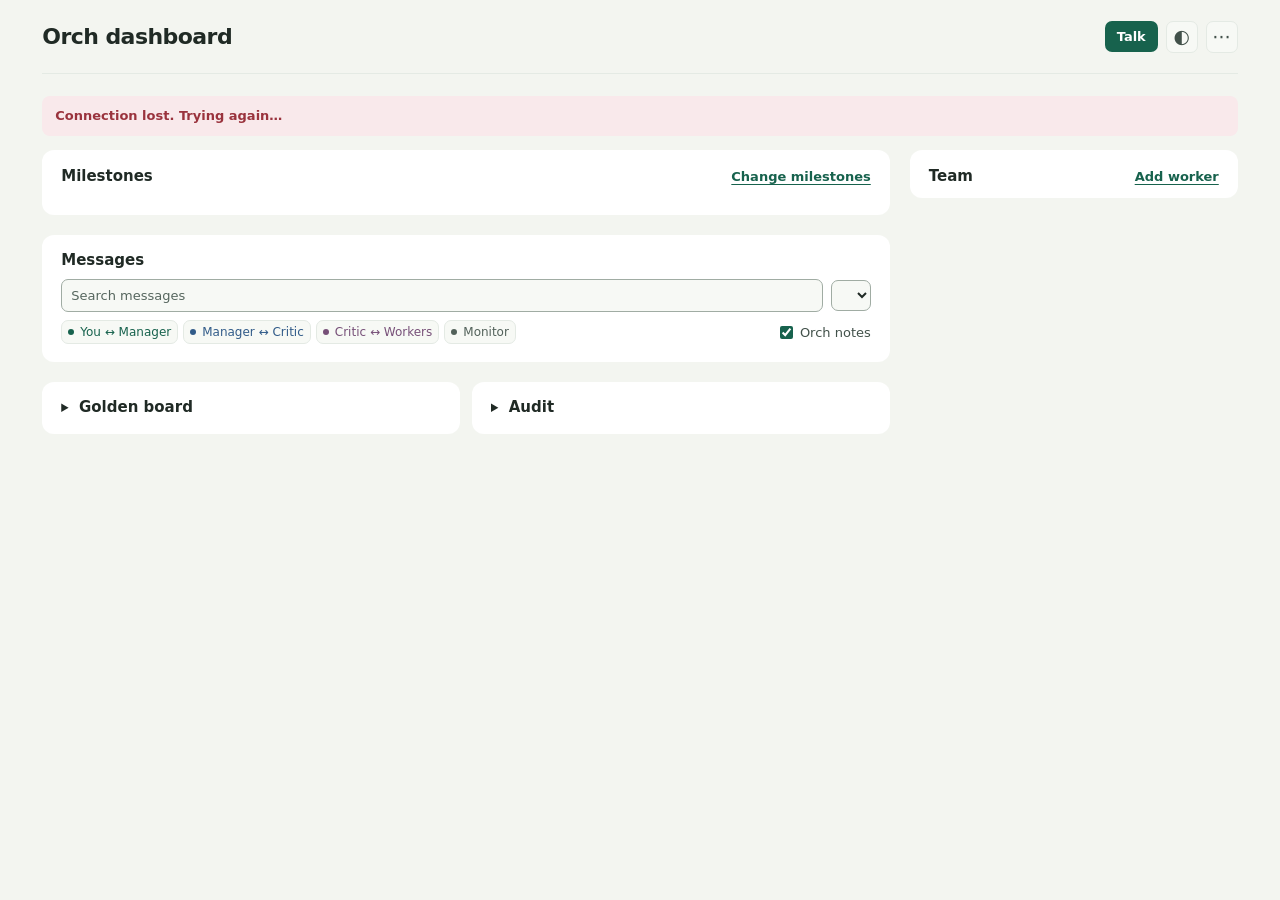
==== orch/runtime/page/index.html @ 6dddd9c6 "Make the runtime dashboard easier to scan Co-Authored-By: Codex <noreply@openai.com>" ====
<!doctype html>
<html lang="en">
<head>
<meta charset="utf-8">
<meta name="viewport" content="width=device-width,initial-scale=1">
<title>Orch dashboard</title>
<link rel="icon" href="data:,">
<link rel="stylesheet" href="style.css">
</head>
<body>
<a class="skip" href="#msgs-h">Skip to messages</a>
<div class="wrap">
 <header>
  <div class="run-heading"><h1 id="title">Orch dashboard</h1><span id="runstate"></span></div>
  <div class="header-actions" id="header-actions">
   <button class="pri" id="talkbtn" type="button" aria-haspopup="dialog" aria-expanded="false">Talk<span id="talkbadge"></span></button>
   <button class="icon" id="themebtn" type="button" title="Switch between light and dark" aria-label="Switch between light and dark">◐</button>
   <details class="menu" id="run-menu">
    <summary class="icon" aria-label="Run actions" title="Run actions">⋯</summary>
    <div class="menu-items">
     <button id="nightbtn" type="button" aria-pressed="false" title="The manager answers questions on its own and records its choices">Night mode</button>
     <button id="runsbtn" type="button" title="Read the records of previous runs">Earlier runs</button>
     <button id="morebtn" type="button" aria-haspopup="dialog" title="Update, restart, or close Orch">More</button>
     <button id="stopbtn" type="button" class="danger-text">Stop agents</button>
    </div>
   </details>
  </div>
 </header>
 <div id="lost" class="banner lost" role="alert" hidden>Connection lost. Trying again&hellip;</div>
 <div id="oldnote" class="banner info" hidden></div>
 <main>
  <section id="needs" class="card needs" aria-label="Needs you" hidden></section>
  <div id="notices" role="status"></div>
  <div class="workspace">
    <section class="card progress-card" aria-labelledby="prog-h">
     <div class="section-head"><h2 id="prog-h">Milestones</h2><button type="button" class="link" id="changems">Change milestones</button></div>
     <div id="progress"></div>
    </section>
    <aside class="card team-card" aria-labelledby="team-h">
     <div class="section-head"><h2 id="team-h">Team</h2><button class="link" type="button" id="addworker">Add worker</button></div>
     <div id="team" class="team"></div>
    </aside>
    <section class="card timeline" aria-labelledby="msgs-h">
     <div class="section-head message-head"><h2 id="msgs-h" tabindex="-1">Messages</h2><span id="message-count" class="small mute"></span></div>
     <div id="message-filters">
      <div class="mfilter"><input type="search" id="msearch" placeholder="Search messages" aria-label="Search messages">
       <select id="mwho" aria-label="Filter by agent"></select></div>
      <div class="message-options"><div id="levels" class="levels" role="group" aria-label="Interaction levels"></div>
       <label class="notes-switch" title="Show Orch's housekeeping messages, including silence checks, reminders, and notices"><input type="checkbox" id="orch-notes" checked> Orch notes</label></div>
     </div>
     <div class="page-controls" id="message-pages" hidden>
      <button type="button" class="link" id="older">Show 30 more</button><span class="small mute" id="remaining"></span>
      <button type="button" class="link" id="show-all" hidden>Show all</button>
     </div>
     <div id="messages"></div>
    </section>
    <div class="resources" id="resources">
     <details class="card" id="goldcard"><summary><h2>Golden board</h2></summary><div id="golden"></div></details>
     <details class="card" id="auditcard"><summary><h2>Audit</h2></summary><div id="audit"></div></details>
    </div>
  </div>
 </main>
</div>

<div id="talk" hidden>
 <div class="win" role="dialog" aria-modal="true" aria-labelledby="talk-h">
  <div class="talk-top"><h2 id="talk-h">Talk to</h2><select id="talkwho" class="sm" aria-label="Who to talk to"></select>
   <span class="grow"></span><span id="talkacts" class="acts"></span><button type="button" class="sm" id="talkclose" aria-label="Close">Close</button></div>
  <div id="talkinfo"></div>
  <div id="talklog" tabindex="0" aria-live="polite"></div>
  <div class="row"><textarea id="talkin" rows="2" placeholder="Write here. Enter sends, Shift+Enter adds a line." aria-label="Your message"></textarea></div>
  <div class="row talk-send-row"><button type="button" class="pri" id="talksend">Send</button></div>
 </div>
</div>

<dialog id="dlg"><h3 id="dlg-h"></h3><div id="dlg-b"></div><div class="acts" id="dlg-a"></div></dialog>
<dialog id="dlg2"><h3 id="dlg-h2"></h3><div id="dlg-b2"></div><div class="acts" id="dlg-a2"></div></dialog>
<div id="toast" role="status" aria-live="polite"></div>
<script src="logic.js"></script>
<script src="app.js"></script>
</body>
</html>
---- orch/runtime/page/style.css ----
:root {
  color-scheme: light;
  --page: light-dark(#f3f5f0, #1b201e);
  --surface: light-dark(#f7f9f5, #282f2b);
  --panel: light-dark(#fff, #222824);
  --ink: light-dark(#202a25, #ebf0eb);
  --ink2: light-dark(#42514a, #becac1);
  --mute: light-dark(#56665e, #a9b8af);
  --line: light-dark(#e4eae4, #363e39);
  --edge: light-dark(#a0aca3, #6d7c73);
  --code: light-dark(#eef3ef, #303a33);
  --accent: light-dark(#17624d, #9ed6be);
  --accent-wash: light-dark(#e9f4ed, #2c4037);
  --solid: light-dark(#17624d, #a3d9c3);
  --solid-ink: light-dark(#fff, #142a21);
  --you: light-dark(#17624d, #9ed6be);
  --critic: light-dark(#315b89, #a7c7ef);
  --workers: light-dark(#775078, #debbdf);
  --monitor: light-dark(#52615a, #acbcae);
  --warn: light-dark(#82510b, #e7bd86);
  --warn-bg: light-dark(#faf0df, #40362a);
  --danger: light-dark(#9a333d, #f1a9ac);
  --danger-bg: light-dark(#f9e9eb, #422e32);
  --idle: light-dark(#607e70, #87a696);
  --closed: light-dark(#78827c, #8b948f);
  --shadow: 0 12px 30px #121b1629;
}

@media (prefers-color-scheme: dark) {
  :root:not([data-theme="light"]) { color-scheme: dark; }
}
:root[data-theme="dark"] { color-scheme: dark; }

* { box-sizing: border-box; }
[hidden] { display: none !important; }
html, body { margin: 0; background: var(--page); color: var(--ink); font: 13px/1.5 system-ui, -apple-system, "Segoe UI", sans-serif; }
body { overflow-wrap: anywhere; }
.wrap { max-width: 1440px; margin: 0 auto; padding: 0 clamp(16px, 3.3vw, 48px) 48px; }
header { min-height: 74px; display: flex; align-items: center; justify-content: space-between; gap: 12px; margin-bottom: 22px; border-bottom: 1px solid var(--line); }
.run-heading, .header-actions, #runstate, .state-label { display: flex; align-items: center; gap: 8px; }
.run-heading { flex-wrap: wrap; gap: 3px 13px; min-width: 0; }
.header-actions { flex: none; }
#runstate { flex-wrap: wrap; color: var(--mute); }
h1, h2, h3 { margin: 0; line-height: 1.25; }
h1 { font-size: 22px; font-weight: 680; letter-spacing: -.025em; }
h2 { font-size: 15px; font-weight: 680; }
h3 { font-size: 14px; font-weight: 660; }
p { margin: 0 0 8px; }
.grow { flex: 1; }
.mute { color: var(--mute); }
.ink2 { color: var(--ink2); }
.small { font-size: 12px; }
:focus-visible { outline: 2px solid var(--accent); outline-offset: 2px; }
.skip { position: absolute; left: -999px; }
.skip:focus { left: 8px; top: 8px; z-index: 70; background: var(--panel); color: var(--accent); padding: 8px 12px; }

.workspace { display: grid; grid-template-columns: minmax(0, 1fr) minmax(285px, 328px); gap: 20px; align-items: start; }
.progress-card { grid-area: 1 / 1; }
.timeline { grid-area: 2 / 1; }
.resources { grid-area: 3 / 1; }
.team-card { grid-area: 1 / 2 / span 3; }
.card { min-width: 0; background: var(--panel); border-radius: 12px; padding: 16px 19px; }
.section-head { display: flex; align-items: center; justify-content: space-between; gap: 6px 12px; flex-wrap: wrap; margin-bottom: 12px; }
.resources { display: grid; grid-template-columns: repeat(2, minmax(0, 1fr)); gap: 12px; align-items: start; }
.resources details[open] { grid-column: 1 / -1; }
.resources summary { cursor: pointer; }
.resources summary h2 { display: inline; margin-left: 4px; }
.resources details[open] > div { padding-top: 12px; }

button, select, input, textarea { font: inherit; }
button, .btn { color: var(--ink); background: var(--panel); border: 1px solid var(--line); border-radius: 7px; padding: 5px 11px; cursor: pointer; }
button:hover { background: var(--surface); border-color: var(--edge); }
button.pri, button.ok { color: var(--solid-ink); background: var(--solid); border-color: transparent; font-weight: 640; }
button.pri:hover, button.ok:hover { filter: brightness(.92); }
button.danger { color: light-dark(#fff, #2c1116); background: var(--danger); border-color: transparent; }
button.danger-text, .danger-text { color: var(--danger); }
button.sm { padding: 3px 8px; font-size: 12px; }
button.on { background: var(--accent-wash); color: var(--accent); }
button:disabled { opacity: .55; cursor: default; }
button[aria-busy="true"]::before { content: ""; display: inline-block; width: .7em; height: .7em; margin-right: 5px; border: 2px solid currentColor; border-right-color: transparent; border-radius: 50%; animation: spin .7s linear infinite; }
@keyframes spin { to { transform: rotate(360deg); } }

button.link, .link { width: fit-content; padding: 1px 0; color: var(--accent); border: 0; border-radius: 2px; background: transparent; text-decoration: underline; text-underline-offset: 3px; cursor: pointer; font-weight: 560; }
button.link:hover, .link:hover { color: var(--ink); background: transparent; }
.more-list { margin: 7px 0; }
.icon, summary.icon { width: 32px; height: 32px; display: grid; place-items: center; padding: 0; color: var(--ink2); background: var(--surface); border: 1px solid var(--line); border-radius: 7px; font-size: 19px; line-height: 1; cursor: pointer; }
summary.icon::-webkit-details-marker { display: none; }
summary.icon:hover, .menu[open] > summary.icon { border-color: var(--edge); background: var(--code); }
.menu { position: relative; }
.menu-items { position: absolute; z-index: 8; right: 0; top: calc(100% + 4px); width: max-content; max-width: min(230px, calc(100vw - 35px)); padding: 5px; background: var(--panel); border: 1px solid var(--line); border-radius: 9px; box-shadow: var(--shadow); }
.menu-items button, .menu-items button.link { display: block; width: 100%; text-align: left; border-color: transparent; padding: 6px 9px; }
.menu-items button:hover { background: var(--surface); }
.menu-items #stopbtn { margin-top: 4px; border-top: 1px solid var(--line); }

textarea, input[type="text"], input[type="search"], select { color: var(--ink); background: var(--surface); border: 1px solid var(--edge); border-radius: 7px; padding: 6px 9px; min-width: 0; width: 100%; }
textarea { resize: vertical; }
textarea::placeholder, input::placeholder { color: var(--mute); }
select.sm { width: auto; max-width: 100%; }
label.chk { display: inline-flex; align-items: center; gap: 5px; color: var(--ink2); }
input[type="checkbox"] { accent-color: var(--accent); }
.row, .acts { display: flex; align-items: center; flex-wrap: wrap; gap: 7px; }
.row { margin-top: 8px; align-items: flex-start; }
.row > textarea, .row > input { flex: 1 1 200px; width: auto; }

.dot { flex: 0 0 8px; display: inline-block; width: 8px; height: 8px; border-radius: 50%; background: var(--idle); }
.status-writing, .status-finished { background: var(--accent); }
.status-writing:not(.static) { animation: pulse 1.4s ease-in-out infinite; }
.status-waiting_job { background: var(--warn); }
.status-closed { background: var(--closed); }
.status-failed { background: var(--danger); }
@keyframes pulse { 50% { opacity: .35; } }

.banner { padding: 10px 13px; border-radius: 8px; margin-bottom: 14px; background: var(--surface); }
.banner.lost { background: var(--danger-bg); color: var(--danger); font-weight: 650; }
.banner.note { display: flex; gap: 8px; align-items: center; background: var(--warn-bg); color: var(--warn); }
.banner .t { flex: 1; }
.banner.info { background: var(--accent-wash); color: var(--accent); }
.terminal-banner { display: flex; align-items: center; gap: 8px; flex-wrap: wrap; }
#toast { position: fixed; z-index: 60; left: 50%; bottom: 15px; transform: translateX(-50%); width: max-content; max-width: calc(100vw - 32px); pointer-events: none; }
#toast div { max-width: 520px; padding: 9px 14px; margin-top: 6px; background: var(--ink); color: var(--panel); border-radius: 8px; box-shadow: var(--shadow); }

.needs { margin-bottom: 16px; background: var(--accent-wash); }
.needs > h2, .gate .k { color: var(--accent); }
.gate { border-top: 1px solid var(--line); margin-top: 10px; padding-top: 10px; }
.gate:first-of-type { border-top: 0; padding-top: 0; }
.gate .k { font-weight: 660; }
.opts { display: flex; flex-wrap: wrap; gap: 6px; margin: 7px 0; }
.rec { border-left: 3px solid var(--accent); padding: 6px 11px; }
.side2 { display: grid; grid-template-columns: repeat(2, minmax(0, 1fr)); gap: 12px; }
.side2 > div { background: var(--panel); border-radius: 8px; padding: 9px; }

.md p, .md ul, .md ol { margin: 4px 0 8px; }
.md h4 { font-size: 14px; margin: 8px 0 4px; }
.md ul, .md ol { padding-inline-start: 21px; }
.md pre, pre { background: var(--code); border-radius: 7px; padding: 9px 11px; white-space: pre-wrap; overflow-wrap: anywhere; font: 12px/1.5 ui-monospace, Menlo, monospace; max-height: 420px; overflow: auto; margin: 5px 0; }
.md code { font: 12px ui-monospace, Menlo, monospace; background: var(--code); border-radius: 3px; padding: 0 3px; }

.team-card { position: sticky; top: 16px; padding-bottom: 7px; }
.team-card .section-head { margin-bottom: 4px; }
.agent { padding-block: 11px; }
.agent + .agent { border-top: 1px solid var(--line); }
.agent-head, .agent-meta { display: flex; align-items: center; justify-content: space-between; gap: 4px 7px; flex-wrap: wrap; }
.agent-identity, .agent-actions { display: flex; align-items: center; gap: 6px; min-width: 0; }
.agent-identity { flex-wrap: wrap; }
.agent-actions { justify-content: flex-end; }
.agent-actions .icon { width: 25px; height: 25px; font-size: 16px; }
.agent-role { font-size: 11px; color: var(--mute); }
.agent-meta { justify-content: flex-start; color: var(--mute); margin-top: 3px; font-size: 12px; }
.agent-when { white-space: nowrap; }
.model-name { color: var(--ink2); font-weight: 610; }
.agent-line { font-size: 12px; color: var(--mute); margin-top: 3px; }
.agent-line b { font-weight: 650; }
.agent-line.danger-text { color: var(--danger); }
.agent-line.tags { color: var(--warn); }
.assignment, .live-preview { overflow: hidden; text-overflow: ellipsis; white-space: nowrap; }
.live-preview:empty { display: none; }
.activity-body { margin-top: 6px; }
.livelog { background: var(--surface); padding: 7px; border-radius: 6px; font: 12px/1.5 ui-monospace, Menlo, monospace; color: var(--ink2); max-height: 200px; overflow: auto; white-space: pre-wrap; }

.ms { display: flex; gap: 8px; overflow-x: auto; padding: 2px; margin: -2px; }
.mscard { flex: 1 0 min(190px, 75%); background: var(--surface); border-radius: 8px; padding: 9px 11px; min-width: 0; }
.mscard.cur { background: var(--accent-wash); }
.mscard .t { font-size: 14px; margin: 2px 0 3px; font-weight: 650; }
.mscard .mute { display: inline-block; margin-right: 9px; }
.milestone-actions { display: flex; align-items: baseline; flex-wrap: wrap; gap: 3px 12px; }
.milestone-actions:empty { display: none; }
.milestone-actions details[open] { flex: 1 1 100%; }
.bar { height: 5px; background: var(--line); border-radius: 9px; overflow: hidden; }
.bar > i { height: 100%; display: block; background: var(--accent); border-radius: 9px; }
.ck { margin: 8px 0 0; padding: 0; list-style: none; }
.ck li { display: flex; gap: 7px; padding: 2px 0; }
.ck .stepname { color: var(--ink2); font-weight: 650; padding-top: 6px; }
.ck .bx { flex: 0 0 16px; text-align: center; color: var(--warn); }
.ck li.done .bx { color: var(--accent); }

.timeline { padding-bottom: 9px; }
.message-head { margin-bottom: 9px; }
.mfilter { display: flex; flex-wrap: wrap; gap: 8px; align-items: center; }
.mfilter input { flex: 1 1 150px; width: auto; }
.mfilter select { width: auto; max-width: 100%; }
.message-options, .levels { display: flex; align-items: center; flex-wrap: wrap; gap: 5px; }
.message-options { justify-content: space-between; margin: 8px 0 9px; }
.notes-switch { display: inline-flex; align-items: center; gap: 4px; color: var(--ink2); margin-left: 3px; cursor: pointer; }
.level-you { --level: var(--you); }
.level-critic { --level: var(--critic); }
.level-workers { --level: var(--workers); }
.level-monitor { --level: var(--monitor); }
button.level-toggle { color: var(--level); display: inline-flex; align-items: center; gap: 6px; font-size: 12px; padding: 2px 6px; border-color: transparent; }
.level-toggle[aria-pressed="true"] { background: var(--surface); border-color: var(--line); }
.level-toggle[aria-pressed="false"] { color: var(--mute); }
.level-toggle::before { content: ""; height: 6px; width: 6px; border-radius: 50%; background: currentColor; }
.level-toggle[aria-pressed="false"]::before { background: transparent; box-shadow: inset 0 0 0 1px currentColor; }
.page-controls { display: flex; align-items: center; gap: 5px 10px; flex-wrap: wrap; margin-bottom: 5px; }
.msg { border-top: 1px solid var(--line); }
.msg > summary { cursor: pointer; min-height: 28px; min-width: 0; display: flex; align-items: center; gap: 7px; white-space: nowrap; padding: 2px 4px 2px 3px; color: var(--ink2); list-style: none; }
.msg > summary::-webkit-details-marker { display: none; }
.msg > summary::before { content: ""; width: 3px; height: 10px; border-radius: 2px; flex: 0 0 3px; background: var(--level, var(--mute)); }
.msg.touser > summary::before, .msg.awaiting > summary::before { height: 19px; }
.msg.touser > summary { background: var(--accent-wash); }
.msg.awaiting .route { color: var(--level); font-weight: 700; }
.msg > summary:hover, .msg[open] > summary { background: var(--code); }
.msg .route { flex: 0 1 149px; min-width: 78px; overflow: hidden; text-overflow: ellipsis; color: var(--ink); font-weight: 615; font-size: 12px; }
.msg.housekeeping .route { color: var(--mute); font-weight: 500; }
.msg.notice-row .pv { color: var(--accent); font-weight: 620; }
.msg:not(.touser):not(.awaiting):not(.notice-row) .pv { color: var(--mute); }
.tm, .sz { flex: none; color: var(--mute); font-variant-numeric: tabular-nums; font-size: 11px; }
.tm { width: 73px; }
.sz { text-align: right; }
.sz.large { color: var(--warn); font-weight: 680; }
.st { flex: none; font-size: 11px; font-weight: 650; }
.st.bad { color: var(--danger); }
.st.wait { color: var(--warn); }
.row-model { flex: 0 1 116px; min-width: 0; overflow: hidden; text-overflow: ellipsis; color: var(--level); font-size: 11px; }
.pv { flex: 1 1 100px; min-width: 0; overflow: hidden; text-overflow: ellipsis; }
.fb { padding: 8px 12px 11px 17px; background: var(--surface); }
.detail-hint { font-size: 12px; color: var(--mute); }
.message-fold { margin-top: 5px; }
.fold-body { padding: 4px 0 5px 12px; }
.empty { color: var(--mute); margin: 4px 0; padding: 5px 0; }

#talk { position: fixed; inset: 0; z-index: 25; display: grid; place-items: center; padding: 15px; background: #141b1765; }
#talk .win { display: flex; flex-direction: column; width: min(850px, 100%); height: min(86vh, 880px); min-height: 0; background: var(--page); border-radius: 12px; padding: 14px; box-shadow: var(--shadow); }
.talk-top { display: flex; align-items: center; flex-wrap: wrap; gap: 8px; margin-bottom: 8px; }
#talklog { flex: 1; min-height: 0; overflow-y: auto; padding: 2px 4px; }
.talk-send-row { justify-content: flex-end; }
.cm { margin: 8px 0; max-width: 92%; }
.cm.me { margin-left: auto; }
.cm .b { background: var(--surface); border-radius: 9px; padding: 8px 10px; }
.cm.me .b { background: var(--accent-wash); }
.cm .w { font-size: 11px; color: var(--mute); margin: 0 4px 3px; }
.cm.note .b { border-left: 3px solid var(--accent); }
.badge { margin-left: 5px; background: var(--panel); color: var(--accent); border-radius: 8px; padding: 0 5px; font-size: 11px; }

dialog { border: 1px solid var(--line); border-radius: 12px; padding: 15px; width: min(520px, calc(100vw - 26px)); background: var(--panel); color: var(--ink); box-shadow: var(--shadow); }
dialog::backdrop { background: #141b1765; }
dialog h3 { font-size: 16px; margin-bottom: 9px; }
dialog .acts { justify-content: flex-end; margin-top: 12px; }
.field { margin: 8px 0; }
.field > label { display: block; color: var(--ink2); margin-bottom: 3px; }
.opt { display: flex; align-items: center; gap: 8px; background: var(--surface); border-radius: 7px; padding: 6px 9px; margin: 4px 0; }
.opt.cur { background: var(--accent-wash); }
.opt .grow { min-width: 0; overflow-wrap: anywhere; }
.model-source { display: block; }

@media (max-width: 880px) {
  .workspace { grid-template-columns: minmax(0, 1fr); }
  .workspace > * { grid-area: auto; }
  .team-card { position: static; }
}
@media (max-width: 600px) {
  .wrap { padding: 0 12px 30px; }
  header { min-height: 64px; margin-bottom: 13px; }
  .header-actions { gap: 5px; }
  .workspace { gap: 12px; }
  .card { padding: 12px; }
  .agent { display: grid; grid-template-columns: minmax(0, 1fr) auto; gap: 0 7px; padding-block: 9px; }
  .agent-head { display: contents; }
  .agent-identity, .agent-meta { grid-column: 1; }
  .agent-meta { margin: 0; }
  .agent-actions { grid-area: 1 / 2 / span 2; align-self: center; }
  .agent-line, .activity-body, .agent > button { grid-column: 1 / -1; }
  .mfilter { gap: 5px; }
  .mfilter select { max-width: 43%; }
  textarea, input[type="text"], input[type="search"], select { font-size: 16px; }
  .msg > summary { gap: 5px; padding-inline: 1px; }
  .msg .route { flex-basis: 100px; min-width: 53px; }
  .msg .tm { width: auto; }
  .msg .row-model { flex-basis: 62px; max-width: 74px; }
  .msg .sz { font-size: 10px; }
  .resources, .side2 { grid-template-columns: minmax(0, 1fr); }
  #talk { padding: 0; }
  #talk .win { height: 100%; border-radius: 0; }
}
@media (pointer: coarse) {
  button, .btn, select, input[type="search"], label.chk, .notes-switch, summary.link,
  .icon, summary.icon, .agent-actions .icon { min-height: 44px; }
  button, .icon, summary.icon { min-width: 44px; }
  .msg > summary, .resources summary { min-height: 44px; }
}
@media (prefers-reduced-motion: reduce) {
  *, *::before, *::after { animation: none !important; }
}
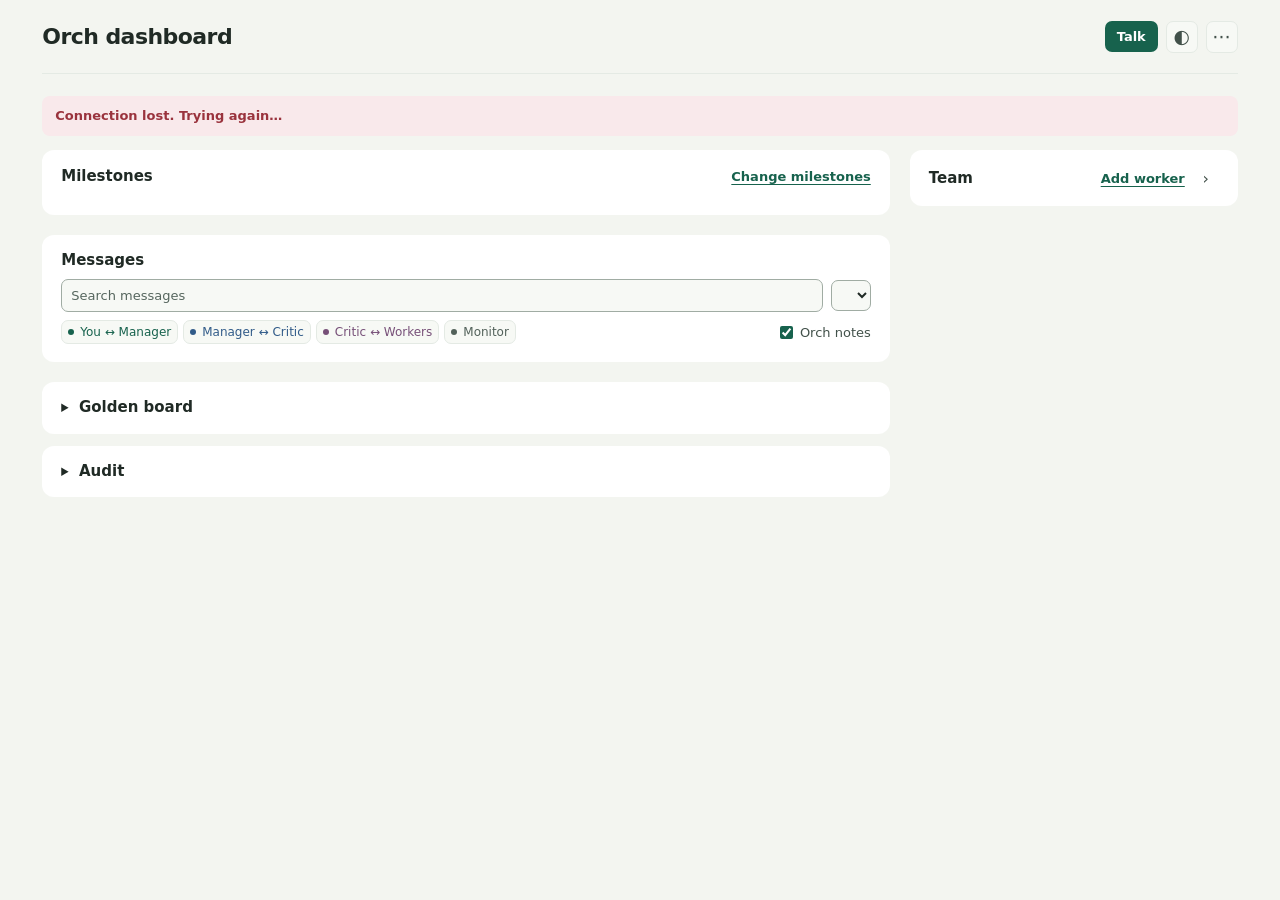
==== commit b2f59e5b: "Dashboard: team rows fold, the team panel folds into a strip, calmer message rows Each agent is one " ====
--- a/orch/runtime/page/index.html
+++ b/orch/runtime/page/index.html
@@ -31,13 +31,14 @@
  <main>
   <section id="needs" class="card needs" aria-label="Needs you" hidden></section>
   <div id="notices" role="status"></div>
-  <div class="workspace">
+  <div class="workspace" id="workspace">
     <section class="card progress-card" aria-labelledby="prog-h">
      <div class="section-head"><h2 id="prog-h">Milestones</h2><button type="button" class="link" id="changems">Change milestones</button></div>
      <div id="progress"></div>
     </section>
     <aside class="card team-card" aria-labelledby="team-h">
-     <div class="section-head"><h2 id="team-h">Team</h2><button class="link" type="button" id="addworker">Add worker</button></div>
+     <div class="section-head"><h2 id="team-h">Team</h2><span class="grow"></span><button class="link" type="button" id="addworker">Add worker</button>
+      <button class="icon fold" type="button" id="teamfold" aria-controls="team" aria-expanded="true">›</button></div>
      <div id="team" class="team"></div>
     </aside>
     <section class="card timeline" aria-labelledby="msgs-h">
--- a/orch/runtime/page/style.css
+++ b/orch/runtime/page/style.css
@@ -59,10 +59,20 @@
 .timeline { grid-area: 2 / 1; }
 .resources { grid-area: 3 / 1; }
 .team-card { grid-area: 1 / 2 / span 3; }
+.workspace.team-folded { grid-template-columns: minmax(0, 1fr) 52px; }
+.team-folded .team-card { padding: 10px 6px; }
+.team-folded .team-card .section-head { justify-content: center; margin-bottom: 6px; }
+.team-folded .team-card .section-head > :not(#teamfold) { display: none; }
+.team-folded .team { display: flex; flex-direction: column; align-items: center; gap: 4px; }
+.rail-agent { position: relative; width: 36px; height: 36px; display: grid; place-items: center; padding: 0; border: 0; border-radius: 50%; background: var(--surface); color: var(--ink2); font-weight: 650; }
+.rail-initial { font-size: 11px; }
+.opts code { font: 12px ui-monospace, Menlo, monospace; }
+.rail-agent .dot { position: absolute; right: 2px; top: 2px; flex: none; box-shadow: 0 0 0 2px var(--panel); }
+.icon.fold { width: 26px; height: 26px; font-size: 16px; background: transparent; border-color: transparent; }
+.icon.fold:hover { background: var(--surface); }
 .card { min-width: 0; background: var(--panel); border-radius: 12px; padding: 16px 19px; }
 .section-head { display: flex; align-items: center; justify-content: space-between; gap: 6px 12px; flex-wrap: wrap; margin-bottom: 12px; }
-.resources { display: grid; grid-template-columns: repeat(2, minmax(0, 1fr)); gap: 12px; align-items: start; }
-.resources details[open] { grid-column: 1 / -1; }
+.resources { display: grid; grid-template-columns: minmax(0, 1fr); gap: 12px; }
 .resources summary { cursor: pointer; }
 .resources summary h2 { display: inline; margin-left: 4px; }
 .resources details[open] > div { padding-top: 12px; }
@@ -119,7 +129,7 @@
 #toast { position: fixed; z-index: 60; left: 50%; bottom: 15px; transform: translateX(-50%); width: max-content; max-width: calc(100vw - 32px); pointer-events: none; }
 #toast div { max-width: 520px; padding: 9px 14px; margin-top: 6px; background: var(--ink); color: var(--panel); border-radius: 8px; box-shadow: var(--shadow); }
 
-.needs { margin-bottom: 16px; background: var(--accent-wash); }
+.needs { margin-bottom: 16px; background: var(--panel); box-shadow: inset 3px 0 0 var(--accent); }
 .needs > h2, .gate .k { color: var(--accent); }
 .gate { border-top: 1px solid var(--line); margin-top: 10px; padding-top: 10px; }
 .gate:first-of-type { border-top: 0; padding-top: 0; }
@@ -135,25 +145,34 @@
 .md pre, pre { background: var(--code); border-radius: 7px; padding: 9px 11px; white-space: pre-wrap; overflow-wrap: anywhere; font: 12px/1.5 ui-monospace, Menlo, monospace; max-height: 420px; overflow: auto; margin: 5px 0; }
 .md code { font: 12px ui-monospace, Menlo, monospace; background: var(--code); border-radius: 3px; padding: 0 3px; }
 
-.team-card { position: sticky; top: 16px; padding-bottom: 7px; }
-.team-card .section-head { margin-bottom: 4px; }
-.agent { padding-block: 11px; }
-.agent + .agent { border-top: 1px solid var(--line); }
-.agent-head, .agent-meta { display: flex; align-items: center; justify-content: space-between; gap: 4px 7px; flex-wrap: wrap; }
-.agent-identity, .agent-actions { display: flex; align-items: center; gap: 6px; min-width: 0; }
-.agent-identity { flex-wrap: wrap; }
-.agent-actions { justify-content: flex-end; }
-.agent-actions .icon { width: 25px; height: 25px; font-size: 16px; }
+.team-card { position: sticky; top: 16px; padding-bottom: 8px; }
+.team-card .section-head { margin-bottom: 6px; gap: 8px; }
+.agent { margin: 0 -8px; border-radius: 8px; }
+.agent + .agent { margin-top: 1px; }
+.agent[open] { background: var(--surface); }
+.agent-sum { display: flex; align-items: center; gap: 8px; min-height: 36px; padding: 6px 8px; border-radius: 8px; cursor: pointer; list-style: none; }
+.agent-sum::-webkit-details-marker { display: none; }
+.agent-sum:hover { background: var(--surface); }
+.agent-name { font-weight: 650; white-space: nowrap; }
 .agent-role { font-size: 11px; color: var(--mute); }
-.agent-meta { justify-content: flex-start; color: var(--mute); margin-top: 3px; font-size: 12px; }
+.agent-state { margin-left: auto; color: var(--mute); font-size: 12px; white-space: nowrap; }
+.status-row-writing .agent-state { color: var(--accent); }
+.status-row-waiting_job .agent-state { color: var(--warn); }
+.status-row-failed .agent-state { color: var(--danger); }
+.agent-count { min-width: 18px; height: 18px; padding: 0 5px; border-radius: 9px; background: var(--warn-bg); color: var(--warn); font-size: 11px; font-weight: 700; display: grid; place-items: center; }
+.agent-body { padding: 0 8px 9px 24px; }
+.agent-meta { display: flex; align-items: center; flex-wrap: wrap; gap: 4px 7px; color: var(--mute); font-size: 12px; }
 .agent-when { white-space: nowrap; }
 .model-name { color: var(--ink2); font-weight: 610; }
-.agent-line { font-size: 12px; color: var(--mute); margin-top: 3px; }
-.agent-line b { font-weight: 650; }
+.agent-line { font-size: 12px; color: var(--ink2); margin-top: 4px; }
+.agent-line .label { color: var(--mute); margin-right: 6px; }
 .agent-line.danger-text { color: var(--danger); }
 .agent-line.tags { color: var(--warn); }
 .assignment, .live-preview { overflow: hidden; text-overflow: ellipsis; white-space: nowrap; }
+.live-preview { color: var(--mute); font-style: italic; }
 .live-preview:empty { display: none; }
+.agent-actions { display: flex; align-items: center; gap: 8px; margin-top: 8px; }
+.agent-actions .icon { width: 26px; height: 26px; font-size: 16px; background: transparent; }
 .activity-body { margin-top: 6px; }
 .livelog { background: var(--surface); padding: 7px; border-radius: 6px; font: 12px/1.5 ui-monospace, Menlo, monospace; color: var(--ink2); max-height: 200px; overflow: auto; white-space: pre-wrap; }
 
@@ -191,20 +210,20 @@
 .level-toggle::before { content: ""; height: 6px; width: 6px; border-radius: 50%; background: currentColor; }
 .level-toggle[aria-pressed="false"]::before { background: transparent; box-shadow: inset 0 0 0 1px currentColor; }
 .page-controls { display: flex; align-items: center; gap: 5px 10px; flex-wrap: wrap; margin-bottom: 5px; }
-.msg { border-top: 1px solid var(--line); }
-.msg > summary { cursor: pointer; min-height: 28px; min-width: 0; display: flex; align-items: center; gap: 7px; white-space: nowrap; padding: 2px 4px 2px 3px; color: var(--ink2); list-style: none; }
+.msg + .msg { border-top: 1px solid var(--line); }
+.msg > summary { cursor: pointer; min-height: 30px; min-width: 0; display: flex; align-items: center; gap: 9px; border-radius: 6px; white-space: nowrap; padding: 2px 4px 2px 3px; color: var(--ink2); list-style: none; }
 .msg > summary::-webkit-details-marker { display: none; }
-.msg > summary::before { content: ""; width: 3px; height: 10px; border-radius: 2px; flex: 0 0 3px; background: var(--level, var(--mute)); }
-.msg.touser > summary::before, .msg.awaiting > summary::before { height: 19px; }
-.msg.touser > summary { background: var(--accent-wash); }
-.msg.awaiting .route { color: var(--level); font-weight: 700; }
-.msg > summary:hover, .msg[open] > summary { background: var(--code); }
-.msg .route { flex: 0 1 149px; min-width: 78px; overflow: hidden; text-overflow: ellipsis; color: var(--ink); font-weight: 615; font-size: 12px; }
+.lv { flex: 0 0 6px; width: 6px; height: 6px; border-radius: 50%; background: var(--level, var(--mute)); }
+.msg.touser .route { color: var(--accent); }
+.msg.awaiting .route { color: var(--warn); font-weight: 700; }
+.msg > summary:hover, .msg[open] > summary { background: var(--surface); }
+.msg .route { flex: 0 1 140px; min-width: 78px; overflow: hidden; text-overflow: ellipsis; color: var(--ink); font-weight: 615; font-size: 12px; }
 .msg.housekeeping .route { color: var(--mute); font-weight: 500; }
 .msg.notice-row .pv { color: var(--accent); font-weight: 620; }
-.msg:not(.touser):not(.awaiting):not(.notice-row) .pv { color: var(--mute); }
+.msg.housekeeping .pv { color: var(--mute); }
+.msg.touser .pv { color: var(--ink); }
 .tm, .sz { flex: none; color: var(--mute); font-variant-numeric: tabular-nums; font-size: 11px; }
-.tm { width: 73px; }
+.tm { min-width: 40px; }
 .sz { text-align: right; }
 .sz.large { color: var(--warn); font-weight: 680; }
 .st { flex: none; font-size: 11px; font-weight: 650; }
@@ -243,7 +262,9 @@
 .model-source { display: block; }
 
 @media (max-width: 880px) {
-  .workspace { grid-template-columns: minmax(0, 1fr); }
+  .workspace, .workspace.team-folded { grid-template-columns: minmax(0, 1fr); }
+  .team-folded .team { flex-direction: row; flex-wrap: wrap; }
+  .team-folded .team-card .section-head { justify-content: space-between; }
   .workspace > * { grid-area: auto; }
   .team-card { position: static; }
 }
@@ -253,19 +274,12 @@
   .header-actions { gap: 5px; }
   .workspace { gap: 12px; }
   .card { padding: 12px; }
-  .agent { display: grid; grid-template-columns: minmax(0, 1fr) auto; gap: 0 7px; padding-block: 9px; }
-  .agent-head { display: contents; }
-  .agent-identity, .agent-meta { grid-column: 1; }
-  .agent-meta { margin: 0; }
-  .agent-actions { grid-area: 1 / 2 / span 2; align-self: center; }
-  .agent-line, .activity-body, .agent > button { grid-column: 1 / -1; }
   .mfilter { gap: 5px; }
   .mfilter select { max-width: 43%; }
   textarea, input[type="text"], input[type="search"], select { font-size: 16px; }
   .msg > summary { gap: 5px; padding-inline: 1px; }
   .msg .route { flex-basis: 100px; min-width: 53px; }
   .msg .tm { width: auto; }
-  .msg .row-model { flex-basis: 62px; max-width: 74px; }
   .msg .sz { font-size: 10px; }
   .resources, .side2 { grid-template-columns: minmax(0, 1fr); }
   #talk { padding: 0; }
@@ -273,7 +287,7 @@
 }
 @media (pointer: coarse) {
   button, .btn, select, input[type="search"], label.chk, .notes-switch, summary.link,
-  .icon, summary.icon, .agent-actions .icon { min-height: 44px; }
+  .icon, summary.icon, .agent-actions .icon, .agent-sum { min-height: 44px; }
   button, .icon, summary.icon { min-width: 44px; }
   .msg > summary, .resources summary { min-height: 44px; }
 }
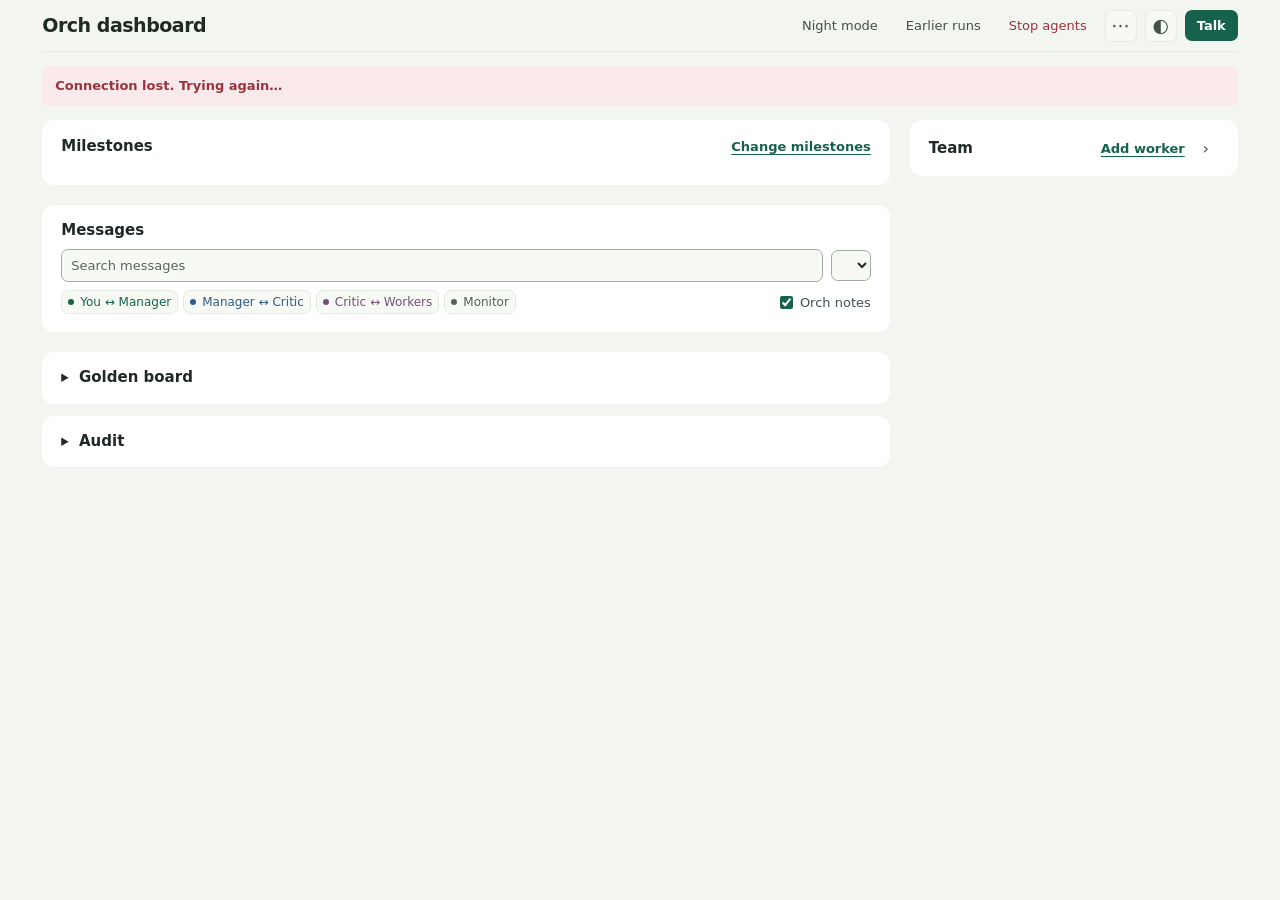
==== commit ee73207e: "Dashboard: a shorter header; common actions shown as buttons, only rare ones behind ⋯ Co-Authored-By" ====
--- a/orch/runtime/page/index.html
+++ b/orch/runtime/page/index.html
@@ -13,17 +13,12 @@
  <header>
   <div class="run-heading"><h1 id="title">Orch dashboard</h1><span id="runstate"></span></div>
   <div class="header-actions" id="header-actions">
+   <button id="nightbtn" type="button" class="quiet" aria-pressed="false" title="The manager answers questions on its own and records its choices">Night mode</button>
+   <button id="runsbtn" type="button" class="quiet" title="Read the records of previous runs">Earlier runs</button>
+   <button id="stopbtn" type="button" class="quiet danger-text">Stop agents</button>
+   <button id="morebtn" type="button" class="icon" aria-haspopup="dialog" title="Update, restart, or close Orch" aria-label="Update, restart, or close Orch">⋯</button>
+   <button class="icon" id="themebtn" type="button" title="Switch between light and dark" aria-label="Switch between light and dark">◐</button>
    <button class="pri" id="talkbtn" type="button" aria-haspopup="dialog" aria-expanded="false">Talk<span id="talkbadge"></span></button>
-   <button class="icon" id="themebtn" type="button" title="Switch between light and dark" aria-label="Switch between light and dark">◐</button>
-   <details class="menu" id="run-menu">
-    <summary class="icon" aria-label="Run actions" title="Run actions">⋯</summary>
-    <div class="menu-items">
-     <button id="nightbtn" type="button" aria-pressed="false" title="The manager answers questions on its own and records its choices">Night mode</button>
-     <button id="runsbtn" type="button" title="Read the records of previous runs">Earlier runs</button>
-     <button id="morebtn" type="button" aria-haspopup="dialog" title="Update, restart, or close Orch">More</button>
-     <button id="stopbtn" type="button" class="danger-text">Stop agents</button>
-    </div>
-   </details>
   </div>
  </header>
  <div id="lost" class="banner lost" role="alert" hidden>Connection lost. Trying again&hellip;</div>
@@ -49,11 +44,11 @@
       <div class="message-options"><div id="levels" class="levels" role="group" aria-label="Interaction levels"></div>
        <label class="notes-switch" title="Show Orch's housekeeping messages, including silence checks, reminders, and notices"><input type="checkbox" id="orch-notes" checked> Orch notes</label></div>
      </div>
+     <div id="messages"></div>
      <div class="page-controls" id="message-pages" hidden>
       <button type="button" class="link" id="older">Show 30 more</button><span class="small mute" id="remaining"></span>
       <button type="button" class="link" id="show-all" hidden>Show all</button>
      </div>
-     <div id="messages"></div>
     </section>
     <div class="resources" id="resources">
      <details class="card" id="goldcard"><summary><h2>Golden board</h2></summary><div id="golden"></div></details>
--- a/orch/runtime/page/style.css
+++ b/orch/runtime/page/style.css
@@ -36,13 +36,17 @@
 html, body { margin: 0; background: var(--page); color: var(--ink); font: 13px/1.5 system-ui, -apple-system, "Segoe UI", sans-serif; }
 body { overflow-wrap: anywhere; }
 .wrap { max-width: 1440px; margin: 0 auto; padding: 0 clamp(16px, 3.3vw, 48px) 48px; }
-header { min-height: 74px; display: flex; align-items: center; justify-content: space-between; gap: 12px; margin-bottom: 22px; border-bottom: 1px solid var(--line); }
+header { min-height: 52px; display: flex; align-items: center; justify-content: space-between; gap: 6px 12px; flex-wrap: wrap; padding: 6px 0; margin-bottom: 14px; border-bottom: 1px solid var(--line); }
+.header-actions button.quiet { background: transparent; border-color: transparent; color: var(--ink2); padding: 5px 9px; }
+.header-actions button.quiet:hover { background: var(--panel); border-color: var(--line); }
+.header-actions button.quiet.on { color: var(--accent); border-color: var(--line); }
+.header-actions button.quiet.danger-text { color: var(--danger, #a33); }
 .run-heading, .header-actions, #runstate, .state-label { display: flex; align-items: center; gap: 8px; }
 .run-heading { flex-wrap: wrap; gap: 3px 13px; min-width: 0; }
-.header-actions { flex: none; }
+.header-actions { flex: none; flex-wrap: wrap; justify-content: flex-end; }
 #runstate { flex-wrap: wrap; color: var(--mute); }
 h1, h2, h3 { margin: 0; line-height: 1.25; }
-h1 { font-size: 22px; font-weight: 680; letter-spacing: -.025em; }
+h1 { font-size: 19px; font-weight: 680; letter-spacing: -.025em; }
 h2 { font-size: 15px; font-weight: 680; }
 h3 { font-size: 14px; font-weight: 660; }
 p { margin: 0 0 8px; }
@@ -143,6 +147,14 @@
 .md h4 { font-size: 14px; margin: 8px 0 4px; }
 .md ul, .md ol { padding-inline-start: 21px; }
 .md pre, pre { background: var(--code); border-radius: 7px; padding: 9px 11px; white-space: pre-wrap; overflow-wrap: anywhere; font: 12px/1.5 ui-monospace, Menlo, monospace; max-height: 420px; overflow: auto; margin: 5px 0; }
+.md hr { border: 0; border-top: 1px solid var(--line); margin: 10px 0; }
+.md blockquote { margin: 6px 0; padding: 2px 0 2px 12px; border-left: 3px solid var(--line); color: var(--ink2); }
+.md a { color: var(--accent); }
+.md .table-wrap { overflow-x: auto; margin: 6px 0 10px; }
+.md table { border-collapse: collapse; font-size: 12.5px; min-width: 50%; }
+.md th, .md td { padding: 5px 10px; border-bottom: 1px solid var(--line); text-align: left; vertical-align: top; }
+.md th { font-weight: 650; color: var(--ink2); border-bottom-color: var(--edge); white-space: nowrap; }
+.md tbody tr:last-child td { border-bottom: 0; }
 .md code { font: 12px ui-monospace, Menlo, monospace; background: var(--code); border-radius: 3px; padding: 0 3px; }
 
 .team-card { position: sticky; top: 16px; padding-bottom: 8px; }
@@ -209,7 +221,7 @@
 .level-toggle[aria-pressed="false"] { color: var(--mute); }
 .level-toggle::before { content: ""; height: 6px; width: 6px; border-radius: 50%; background: currentColor; }
 .level-toggle[aria-pressed="false"]::before { background: transparent; box-shadow: inset 0 0 0 1px currentColor; }
-.page-controls { display: flex; align-items: center; gap: 5px 10px; flex-wrap: wrap; margin-bottom: 5px; }
+.page-controls { display: flex; align-items: center; gap: 5px 10px; flex-wrap: wrap; margin-top: 8px; }
 .msg + .msg { border-top: 1px solid var(--line); }
 .msg > summary { cursor: pointer; min-height: 30px; min-width: 0; display: flex; align-items: center; gap: 9px; border-radius: 6px; white-space: nowrap; padding: 2px 4px 2px 3px; color: var(--ink2); list-style: none; }
 .msg > summary::-webkit-details-marker { display: none; }
@@ -270,7 +282,8 @@
 }
 @media (max-width: 600px) {
   .wrap { padding: 0 12px 30px; }
-  header { min-height: 64px; margin-bottom: 13px; }
+  header { min-height: 44px; margin-bottom: 10px; }
+  .header-actions { flex-wrap: wrap; }
   .header-actions { gap: 5px; }
   .workspace { gap: 12px; }
   .card { padding: 12px; }
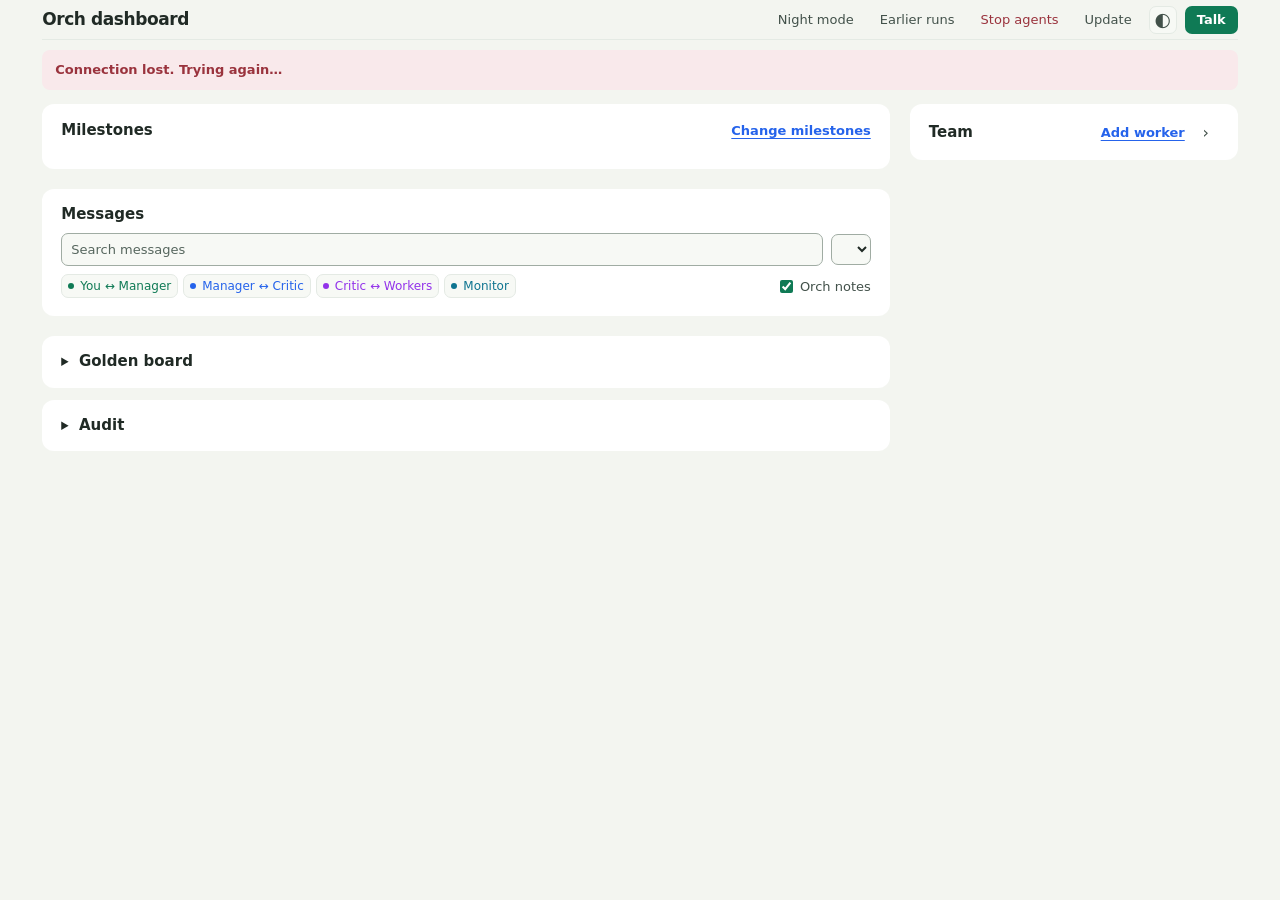
==== commit a88f482b: "Dashboard: brighter colours, cleaner milestones, folded checklist, link-style card actions, no Close" ====
--- a/orch/runtime/page/index.html
+++ b/orch/runtime/page/index.html
@@ -16,7 +16,7 @@
    <button id="nightbtn" type="button" class="quiet" aria-pressed="false" title="The manager answers questions on its own and records its choices">Night mode</button>
    <button id="runsbtn" type="button" class="quiet" title="Read the records of previous runs">Earlier runs</button>
    <button id="stopbtn" type="button" class="quiet danger-text">Stop agents</button>
-   <button id="morebtn" type="button" class="icon" aria-haspopup="dialog" title="Update, restart, or close Orch" aria-label="Update, restart, or close Orch">⋯</button>
+   <button id="updatebtn" type="button" class="quiet" title="Take in the new version of Orch and restart it; the agents carry on">Update</button>
    <button class="icon" id="themebtn" type="button" title="Switch between light and dark" aria-label="Switch between light and dark">◐</button>
    <button class="pri" id="talkbtn" type="button" aria-haspopup="dialog" aria-expanded="false">Talk<span id="talkbadge"></span></button>
   </div>
--- a/orch/runtime/page/style.css
+++ b/orch/runtime/page/style.css
@@ -9,15 +9,18 @@
   --line: light-dark(#e4eae4, #363e39);
   --edge: light-dark(#a0aca3, #6d7c73);
   --code: light-dark(#eef3ef, #303a33);
-  --accent: light-dark(#17624d, #9ed6be);
-  --accent-wash: light-dark(#e9f4ed, #2c4037);
-  --solid: light-dark(#17624d, #a3d9c3);
+  --accent: light-dark(#0f7a55, #7fdcb4);
+  --accent-wash: light-dark(#e3f6ec, #24402f);
+  --blue: light-dark(#2563eb, #8ab4ff);
+  --blue-wash: light-dark(#eaf1ff, #22304a);
+  --link: var(--blue);
+  --solid: light-dark(#0f7a55, #8fe0bd);
   --solid-ink: light-dark(#fff, #142a21);
-  --you: light-dark(#17624d, #9ed6be);
-  --critic: light-dark(#315b89, #a7c7ef);
-  --workers: light-dark(#775078, #debbdf);
-  --monitor: light-dark(#52615a, #acbcae);
-  --warn: light-dark(#82510b, #e7bd86);
+  --you: light-dark(#0f7a55, #7fdcb4);
+  --critic: light-dark(#2563eb, #8ab4ff);
+  --workers: light-dark(#9333ea, #d3a8ff);
+  --monitor: light-dark(#0e7490, #7dd3e6);
+  --warn: light-dark(#b45309, #f5c27a);
   --warn-bg: light-dark(#faf0df, #40362a);
   --danger: light-dark(#9a333d, #f1a9ac);
   --danger-bg: light-dark(#f9e9eb, #422e32);
@@ -36,8 +39,10 @@
 html, body { margin: 0; background: var(--page); color: var(--ink); font: 13px/1.5 system-ui, -apple-system, "Segoe UI", sans-serif; }
 body { overflow-wrap: anywhere; }
 .wrap { max-width: 1440px; margin: 0 auto; padding: 0 clamp(16px, 3.3vw, 48px) 48px; }
-header { min-height: 52px; display: flex; align-items: center; justify-content: space-between; gap: 6px 12px; flex-wrap: wrap; padding: 6px 0; margin-bottom: 14px; border-bottom: 1px solid var(--line); }
-.header-actions button.quiet { background: transparent; border-color: transparent; color: var(--ink2); padding: 5px 9px; }
+header { min-height: 40px; display: flex; align-items: center; justify-content: space-between; gap: 4px 12px; flex-wrap: wrap; padding: 4px 0; margin-bottom: 10px; border-bottom: 1px solid var(--line); }
+.header-actions button { min-height: 28px; height: 28px; padding-top: 0; padding-bottom: 0; }
+.header-actions .icon { width: 28px; }
+.header-actions button.quiet { background: transparent; border-color: transparent; color: var(--ink2); padding: 0 8px; }
 .header-actions button.quiet:hover { background: var(--panel); border-color: var(--line); }
 .header-actions button.quiet.on { color: var(--accent); border-color: var(--line); }
 .header-actions button.quiet.danger-text { color: var(--danger, #a33); }
@@ -46,7 +51,7 @@
 .header-actions { flex: none; flex-wrap: wrap; justify-content: flex-end; }
 #runstate { flex-wrap: wrap; color: var(--mute); }
 h1, h2, h3 { margin: 0; line-height: 1.25; }
-h1 { font-size: 19px; font-weight: 680; letter-spacing: -.025em; }
+h1 { font-size: 17px; font-weight: 680; letter-spacing: -.025em; }
 h2 { font-size: 15px; font-weight: 680; }
 h3 { font-size: 14px; font-weight: 660; }
 p { margin: 0 0 8px; }
@@ -94,7 +99,7 @@
 button[aria-busy="true"]::before { content: ""; display: inline-block; width: .7em; height: .7em; margin-right: 5px; border: 2px solid currentColor; border-right-color: transparent; border-radius: 50%; animation: spin .7s linear infinite; }
 @keyframes spin { to { transform: rotate(360deg); } }
 
-button.link, .link { width: fit-content; padding: 1px 0; color: var(--accent); border: 0; border-radius: 2px; background: transparent; text-decoration: underline; text-underline-offset: 3px; cursor: pointer; font-weight: 560; }
+button.link, .link { width: fit-content; padding: 1px 0; color: var(--link); border: 0; border-radius: 2px; background: transparent; text-decoration: underline; text-underline-offset: 3px; cursor: pointer; font-weight: 560; }
 button.link:hover, .link:hover { color: var(--ink); background: transparent; }
 .more-list { margin: 7px 0; }
 .icon, summary.icon { width: 32px; height: 32px; display: grid; place-items: center; padding: 0; color: var(--ink2); background: var(--surface); border: 1px solid var(--line); border-radius: 7px; font-size: 19px; line-height: 1; cursor: pointer; }
@@ -149,7 +154,7 @@
 .md pre, pre { background: var(--code); border-radius: 7px; padding: 9px 11px; white-space: pre-wrap; overflow-wrap: anywhere; font: 12px/1.5 ui-monospace, Menlo, monospace; max-height: 420px; overflow: auto; margin: 5px 0; }
 .md hr { border: 0; border-top: 1px solid var(--line); margin: 10px 0; }
 .md blockquote { margin: 6px 0; padding: 2px 0 2px 12px; border-left: 3px solid var(--line); color: var(--ink2); }
-.md a { color: var(--accent); }
+.md a { color: var(--link); }
 .md .table-wrap { overflow-x: auto; margin: 6px 0 10px; }
 .md table { border-collapse: collapse; font-size: 12.5px; min-width: 50%; }
 .md th, .md td { padding: 5px 10px; border-bottom: 1px solid var(--line); text-align: left; vertical-align: top; }
@@ -159,9 +164,9 @@
 
 .team-card { position: sticky; top: 16px; padding-bottom: 8px; }
 .team-card .section-head { margin-bottom: 6px; gap: 8px; }
-.agent { margin: 0 -8px; border-radius: 8px; }
-.agent + .agent { margin-top: 1px; }
-.agent[open] { background: var(--surface); }
+.team { display: flex; flex-direction: column; gap: 2px; }
+.agent { margin: 0 -8px; border-radius: 9px; border: 1px solid transparent; }
+.agent[open] { background: var(--surface); border-color: var(--line); margin-block: 6px; box-shadow: inset 3px 0 0 var(--blue); }
 .agent-sum { display: flex; align-items: center; gap: 8px; min-height: 36px; padding: 6px 8px; border-radius: 8px; cursor: pointer; list-style: none; }
 .agent-sum::-webkit-details-marker { display: none; }
 .agent-sum:hover { background: var(--surface); }
@@ -172,7 +177,7 @@
 .status-row-waiting_job .agent-state { color: var(--warn); }
 .status-row-failed .agent-state { color: var(--danger); }
 .agent-count { min-width: 18px; height: 18px; padding: 0 5px; border-radius: 9px; background: var(--warn-bg); color: var(--warn); font-size: 11px; font-weight: 700; display: grid; place-items: center; }
-.agent-body { padding: 0 8px 9px 24px; }
+.agent-body { padding: 0 8px 9px 16px; }
 .agent-meta { display: flex; align-items: center; flex-wrap: wrap; gap: 4px 7px; color: var(--mute); font-size: 12px; }
 .agent-when { white-space: nowrap; }
 .model-name { color: var(--ink2); font-weight: 610; }
@@ -183,22 +188,49 @@
 .assignment, .live-preview { overflow: hidden; text-overflow: ellipsis; white-space: nowrap; }
 .live-preview { color: var(--mute); font-style: italic; }
 .live-preview:empty { display: none; }
-.agent-actions { display: flex; align-items: center; gap: 8px; margin-top: 8px; }
-.agent-actions .icon { width: 26px; height: 26px; font-size: 16px; background: transparent; }
+.agent-actions { display: flex; align-items: center; flex-wrap: wrap; gap: 4px 9px; margin-top: 9px; padding-top: 7px; border-top: 1px solid var(--line); }
+.agent-actions button.link { font-size: 12px; text-decoration: none; }
+.agent-actions button.link:hover { text-decoration: underline; }
+.link.danger-link { color: var(--danger); }
+button.link.term::before { content: ">_"; font: 600 10px ui-monospace, Menlo, monospace; margin-right: 4px; padding: 0 3px; border-radius: 3px; background: var(--ink); color: var(--panel); vertical-align: 1px; }
+.agent-actions > * { flex: none; white-space: nowrap; }
+.agent-actions > details.menu { margin-left: auto; }
+.agent-actions .icon { width: 22px; height: 22px; font-size: 16px; background: transparent; }
 .activity-body { margin-top: 6px; }
 .livelog { background: var(--surface); padding: 7px; border-radius: 6px; font: 12px/1.5 ui-monospace, Menlo, monospace; color: var(--ink2); max-height: 200px; overflow: auto; white-space: pre-wrap; }
 
-.ms { display: flex; gap: 8px; overflow-x: auto; padding: 2px; margin: -2px; }
-.mscard { flex: 1 0 min(190px, 75%); background: var(--surface); border-radius: 8px; padding: 9px 11px; min-width: 0; }
-.mscard.cur { background: var(--accent-wash); }
-.mscard .t { font-size: 14px; margin: 2px 0 3px; font-weight: 650; }
-.mscard .mute { display: inline-block; margin-right: 9px; }
-.milestone-actions { display: flex; align-items: baseline; flex-wrap: wrap; gap: 3px 12px; }
+.ms { list-style: none; display: flex; gap: 10px; overflow-x: auto; padding: 2px; margin: -2px; }
+.mscard { flex: 1 0 min(200px, 75%); min-width: 0; position: relative; background: var(--panel); border: 1px solid var(--line); border-radius: 10px; padding: 11px 13px 10px; border-top: 3px solid var(--edge); }
+.mscard.ms-done { border-top-color: var(--accent); }
+.mscard.ms-current { border-top-color: var(--blue); background: var(--blue-wash); }
+.mscard.picked { box-shadow: 0 0 0 1px var(--edge); }
+.ms-top { display: flex; align-items: center; gap: 7px; margin-bottom: 4px; }
+.ms-num { width: 20px; height: 20px; display: grid; place-items: center; flex: none; border-radius: 50%; font-size: 11px; font-weight: 700; background: var(--line); color: var(--ink2); }
+.ms-done .ms-num { background: var(--accent); color: var(--solid-ink); }
+.ms-current .ms-num { background: var(--blue); color: light-dark(#fff, #10203d); }
+.ms-status { font-size: 11px; font-weight: 650; letter-spacing: .04em; text-transform: uppercase; color: var(--mute); }
+.ms-current .ms-status { color: var(--blue); }
+.ms-done .ms-status { color: var(--accent); }
+.ms-score { margin-left: auto; font-size: 11px; font-weight: 700; padding: 1px 7px; border-radius: 9px; background: var(--accent-wash); color: var(--accent); font-variant-numeric: tabular-nums; }
+.mscard .t { font-size: 14px; margin: 2px 0 6px; font-weight: 650; line-height: 1.35; }
+.milestone-actions { display: flex; align-items: baseline; flex-wrap: wrap; gap: 3px 12px; margin-top: 4px; }
 .milestone-actions:empty { display: none; }
-.milestone-actions details[open] { flex: 1 1 100%; }
-.bar { height: 5px; background: var(--line); border-radius: 9px; overflow: hidden; }
-.bar > i { height: 100%; display: block; background: var(--accent); border-radius: 9px; }
-.ck { margin: 8px 0 0; padding: 0; list-style: none; }
+.ms-details { margin-top: 4px; font-size: 12.5px; color: var(--ink2); }
+.ms-details > summary { display: inline-block; list-style: none; font-size: 12px; }
+.ms-details > summary::-webkit-details-marker { display: none; }
+.ms-details > summary::after { content: " ▾"; }
+.ms-details[open] > summary::after { content: " ▴"; }
+.ms-sub { font-size: 11px; font-weight: 650; letter-spacing: .04em; text-transform: uppercase; color: var(--mute); margin-top: 6px; }
+.ms-details ul { padding-inline-start: 18px; margin: 3px 0; }
+.bar { height: 5px; background: light-dark(#d6e2fb, #2e3c58); border-radius: 9px; overflow: hidden; margin-bottom: 3px; }
+.bar > i { height: 100%; display: block; background: var(--blue); border-radius: 9px; }
+.ck-box { margin-top: 12px; padding-top: 10px; border-top: 1px solid var(--line); }
+.ck-head { display: flex; align-items: baseline; gap: 10px; flex-wrap: wrap; cursor: pointer; list-style: none; }
+.ck-head::-webkit-details-marker { display: none; }
+.ck-head::before { content: "▸"; color: var(--mute); width: 10px; }
+.ck-box[open] > .ck-head::before { content: "▾"; }
+.ck-head h3 { font-size: 13px; }
+.ck { margin: 4px 0 0; padding: 0; list-style: none; }
 .ck li { display: flex; gap: 7px; padding: 2px 0; }
 .ck .stepname { color: var(--ink2); font-weight: 650; padding-top: 6px; }
 .ck .bx { flex: 0 0 16px; text-align: center; color: var(--warn); }
@@ -223,6 +255,8 @@
 .level-toggle[aria-pressed="false"]::before { background: transparent; box-shadow: inset 0 0 0 1px currentColor; }
 .page-controls { display: flex; align-items: center; gap: 5px 10px; flex-wrap: wrap; margin-top: 8px; }
 .msg + .msg { border-top: 1px solid var(--line); }
+.msg + .msg.same-reply { border-top-color: transparent; }
+.msg.same-reply > summary .tm::before { content: "↳"; color: var(--edge); margin-left: 10px; }
 .msg > summary { cursor: pointer; min-height: 30px; min-width: 0; display: flex; align-items: center; gap: 9px; border-radius: 6px; white-space: nowrap; padding: 2px 4px 2px 3px; color: var(--ink2); list-style: none; }
 .msg > summary::-webkit-details-marker { display: none; }
 .lv { flex: 0 0 6px; width: 6px; height: 6px; border-radius: 50%; background: var(--level, var(--mute)); }
@@ -238,13 +272,17 @@
 .tm { min-width: 40px; }
 .sz { text-align: right; }
 .sz.large { color: var(--warn); font-weight: 680; }
-.st { flex: none; font-size: 11px; font-weight: 650; }
-.st.bad { color: var(--danger); }
-.st.wait { color: var(--warn); }
+.st { flex: none; font-size: 11px; font-weight: 650; padding: 0 7px; border-radius: 9px; background: var(--surface); }
+.st-slot { flex: 0 0 68px; text-align: right; }
+.by { flex: 0 0 96px; text-align: right; overflow: hidden; text-overflow: ellipsis; font-size: 10px; color: var(--mute); opacity: .85; }
+.st.plain { font-weight: 500; color: var(--mute); background: transparent; }
+.st.ok:not(.plain) { color: var(--accent); }
+.st.bad { color: var(--danger); background: var(--danger-bg); }
+.st.wait { color: var(--warn); background: var(--warn-bg); }
 .row-model { flex: 0 1 116px; min-width: 0; overflow: hidden; text-overflow: ellipsis; color: var(--level); font-size: 11px; }
 .pv { flex: 1 1 100px; min-width: 0; overflow: hidden; text-overflow: ellipsis; }
 .fb { padding: 8px 12px 11px 17px; background: var(--surface); }
-.detail-hint { font-size: 12px; color: var(--mute); }
+.detail-hint { font-size: 11.5px; color: var(--mute); margin: 6px 0 0; }
 .message-fold { margin-top: 5px; }
 .fold-body { padding: 4px 0 5px 12px; }
 .empty { color: var(--mute); margin: 4px 0; padding: 5px 0; }
@@ -282,7 +320,7 @@
 }
 @media (max-width: 600px) {
   .wrap { padding: 0 12px 30px; }
-  header { min-height: 44px; margin-bottom: 10px; }
+  header { min-height: 36px; margin-bottom: 8px; }
   .header-actions { flex-wrap: wrap; }
   .header-actions { gap: 5px; }
   .workspace { gap: 12px; }
@@ -294,6 +332,8 @@
   .msg .route { flex-basis: 100px; min-width: 53px; }
   .msg .tm { width: auto; }
   .msg .sz { font-size: 10px; }
+  .msg .by { display: none; }
+  .msg .st-slot { flex-basis: auto; }
   .resources, .side2 { grid-template-columns: minmax(0, 1fr); }
   #talk { padding: 0; }
   #talk .win { height: 100%; border-radius: 0; }
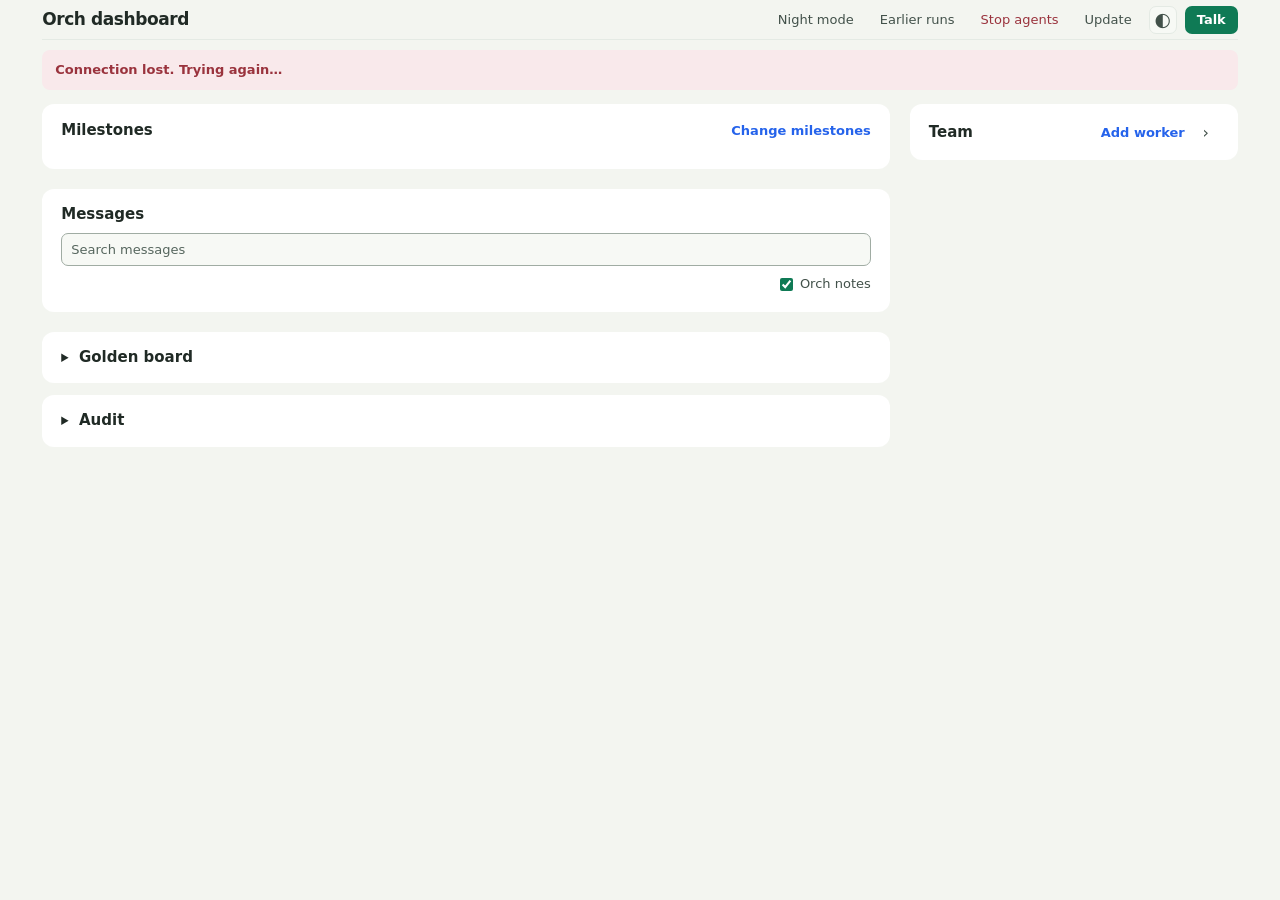
==== commit 3414e5e3: "Dashboard: the message filter has one chip per agent (a line belongs to its writer; Orch's to its re" ====
--- a/orch/runtime/page/index.html
+++ b/orch/runtime/page/index.html
@@ -39,9 +39,8 @@
     <section class="card timeline" aria-labelledby="msgs-h">
      <div class="section-head message-head"><h2 id="msgs-h" tabindex="-1">Messages</h2><span id="message-count" class="small mute"></span></div>
      <div id="message-filters">
-      <div class="mfilter"><input type="search" id="msearch" placeholder="Search messages" aria-label="Search messages">
-       <select id="mwho" aria-label="Filter by agent"></select></div>
-      <div class="message-options"><div id="levels" class="levels" role="group" aria-label="Interaction levels"></div>
+      <div class="mfilter"><input type="search" id="msearch" placeholder="Search messages" aria-label="Search messages"></div>
+      <div class="message-options"><div id="who" class="levels" role="group" aria-label="Show the lines of these agents"></div>
        <label class="notes-switch" title="Show Orch's housekeeping messages, including silence checks, reminders, and notices"><input type="checkbox" id="orch-notes" checked> Orch notes</label></div>
      </div>
      <div id="messages"></div>
--- a/orch/runtime/page/style.css
+++ b/orch/runtime/page/style.css
@@ -101,6 +101,8 @@
 
 button.link, .link { width: fit-content; padding: 1px 0; color: var(--link); border: 0; border-radius: 2px; background: transparent; text-decoration: underline; text-underline-offset: 3px; cursor: pointer; font-weight: 560; }
 button.link:hover, .link:hover { color: var(--ink); background: transparent; }
+.section-head button.link, .milestone-actions button.link { text-decoration: none; }
+.section-head button.link:hover, .milestone-actions button.link:hover { text-decoration: underline; }
 .more-list { margin: 7px 0; }
 .icon, summary.icon { width: 32px; height: 32px; display: grid; place-items: center; padding: 0; color: var(--ink2); background: var(--surface); border: 1px solid var(--line); border-radius: 7px; font-size: 19px; line-height: 1; cursor: pointer; }
 summary.icon::-webkit-details-marker { display: none; }
@@ -203,6 +205,8 @@
 .mscard { flex: 1 0 min(200px, 75%); min-width: 0; position: relative; background: var(--panel); border: 1px solid var(--line); border-radius: 10px; padding: 11px 13px 10px; border-top: 3px solid var(--edge); }
 .mscard.ms-done { border-top-color: var(--accent); }
 .mscard.ms-current { border-top-color: var(--blue); background: var(--blue-wash); }
+.mscard { cursor: pointer; }
+.mscard:hover { border-color: var(--edge); }
 .mscard.picked { box-shadow: 0 0 0 1px var(--edge); }
 .ms-top { display: flex; align-items: center; gap: 7px; margin-bottom: 4px; }
 .ms-num { width: 20px; height: 20px; display: grid; place-items: center; flex: none; border-radius: 50%; font-size: 11px; font-weight: 700; background: var(--line); color: var(--ink2); }
@@ -215,21 +219,20 @@
 .mscard .t { font-size: 14px; margin: 2px 0 6px; font-weight: 650; line-height: 1.35; }
 .milestone-actions { display: flex; align-items: baseline; flex-wrap: wrap; gap: 3px 12px; margin-top: 4px; }
 .milestone-actions:empty { display: none; }
-.ms-details { margin-top: 4px; font-size: 12.5px; color: var(--ink2); }
-.ms-details > summary { display: inline-block; list-style: none; font-size: 12px; }
-.ms-details > summary::-webkit-details-marker { display: none; }
-.ms-details > summary::after { content: " ▾"; }
-.ms-details[open] > summary::after { content: " ▴"; }
 .ms-sub { font-size: 11px; font-weight: 650; letter-spacing: .04em; text-transform: uppercase; color: var(--mute); margin-top: 6px; }
 .ms-details ul { padding-inline-start: 18px; margin: 3px 0; }
 .bar { height: 5px; background: light-dark(#d6e2fb, #2e3c58); border-radius: 9px; overflow: hidden; margin-bottom: 3px; }
 .bar > i { height: 100%; display: block; background: var(--blue); border-radius: 9px; }
-.ck-box { margin-top: 12px; padding-top: 10px; border-top: 1px solid var(--line); }
+.ck-box { margin-top: 10px; padding-top: 9px; border-top: 1px solid var(--line); }
+.ck-box + .ck-box { margin-top: 0; }
+.ck-body { padding: 4px 0 2px 17px; font-size: 13px; color: var(--ink2); }
+.ck-body ul { padding-inline-start: 18px; margin: 3px 0; }
 .ck-head { display: flex; align-items: baseline; gap: 10px; flex-wrap: wrap; cursor: pointer; list-style: none; }
 .ck-head::-webkit-details-marker { display: none; }
 .ck-head::before { content: "▸"; color: var(--mute); width: 10px; }
 .ck-box[open] > .ck-head::before { content: "▾"; }
 .ck-head h3 { font-size: 13px; }
+.ck-box > .ck, .ck-box > div > .ck { padding-left: 17px; }
 .ck { margin: 4px 0 0; padding: 0; list-style: none; }
 .ck li { display: flex; gap: 7px; padding: 2px 0; }
 .ck .stepname { color: var(--ink2); font-weight: 650; padding-top: 6px; }
@@ -248,43 +251,53 @@
 .level-critic { --level: var(--critic); }
 .level-workers { --level: var(--workers); }
 .level-monitor { --level: var(--monitor); }
+.who-user, .who-manager { --level: var(--you); }
+.who-critic { --level: var(--critic); }
+.who-worker { --level: var(--workers); }
+.who-monitor { --level: var(--monitor); }
 button.level-toggle { color: var(--level); display: inline-flex; align-items: center; gap: 6px; font-size: 12px; padding: 2px 6px; border-color: transparent; }
 .level-toggle[aria-pressed="true"] { background: var(--surface); border-color: var(--line); }
 .level-toggle[aria-pressed="false"] { color: var(--mute); }
 .level-toggle::before { content: ""; height: 6px; width: 6px; border-radius: 50%; background: currentColor; }
 .level-toggle[aria-pressed="false"]::before { background: transparent; box-shadow: inset 0 0 0 1px currentColor; }
 .page-controls { display: flex; align-items: center; gap: 5px 10px; flex-wrap: wrap; margin-top: 8px; }
-.msg + .msg { border-top: 1px solid var(--line); }
-.msg + .msg.same-reply { border-top-color: transparent; }
-.msg.same-reply > summary .tm::before { content: "↳"; color: var(--edge); margin-left: 10px; }
-.msg > summary { cursor: pointer; min-height: 30px; min-width: 0; display: flex; align-items: center; gap: 9px; border-radius: 6px; white-space: nowrap; padding: 2px 4px 2px 3px; color: var(--ink2); list-style: none; }
+.pv .count { display: inline-block; min-width: 16px; margin-right: 6px; padding: 0 4px; border-radius: 8px; background: var(--line); color: var(--ink2); font-size: 10.5px; font-weight: 650; text-align: center; }
+.part + .part { margin-top: 8px; padding-top: 6px; border-top: 1px dashed var(--line); }
+.part-head { display: flex; align-items: baseline; justify-content: space-between; gap: 8px; font-size: 11.5px; color: var(--mute); }
+.msg { margin: 1px 0; }
+.msg > summary { cursor: pointer; min-height: 26px; min-width: 0; display: flex; align-items: baseline; gap: 8px; border-radius: 6px; white-space: nowrap; padding: 3px 4px; font-size: 12.5px; color: var(--ink2); list-style: none; }
 .msg > summary::-webkit-details-marker { display: none; }
-.lv { flex: 0 0 6px; width: 6px; height: 6px; border-radius: 50%; background: var(--level, var(--mute)); }
-.msg.touser .route { color: var(--accent); }
-.msg.awaiting .route { color: var(--warn); font-weight: 700; }
-.msg > summary:hover, .msg[open] > summary { background: var(--surface); }
-.msg .route { flex: 0 1 140px; min-width: 78px; overflow: hidden; text-overflow: ellipsis; color: var(--ink); font-weight: 615; font-size: 12px; }
-.msg.housekeeping .route { color: var(--mute); font-weight: 500; }
+.msg.awaiting.touser > summary { background: var(--warn-bg); box-shadow: inset 3px 0 0 var(--warn); }
+.msg > summary:hover, .msg[open] > summary { background: var(--code); }
+.msg .route { flex: 0 1 165px; min-width: 78px; overflow: hidden; text-overflow: ellipsis; color: var(--ink); }
+.msg .route b { font-weight: 600; }
+.msg .route .to { color: var(--mute); }
+.msg.housekeeping .route b { font-weight: 500; color: var(--mute); }
 .msg.notice-row .pv { color: var(--accent); font-weight: 620; }
 .msg.housekeeping .pv { color: var(--mute); }
 .msg.touser .pv { color: var(--ink); }
-.tm, .sz { flex: none; color: var(--mute); font-variant-numeric: tabular-nums; font-size: 11px; }
+.tm, .sz { flex: none; color: var(--mute); font: 11px ui-monospace, Menlo, monospace; }
 .tm { min-width: 40px; }
 .sz { text-align: right; }
 .sz.large { color: var(--warn); font-weight: 680; }
 .st { flex: none; font-size: 11px; font-weight: 650; padding: 0 7px; border-radius: 9px; background: var(--surface); }
 .st-slot { flex: 0 0 68px; text-align: right; }
-.by { flex: 0 0 96px; text-align: right; overflow: hidden; text-overflow: ellipsis; font-size: 10px; color: var(--mute); opacity: .85; }
+.by { flex: 0 0 104px; text-align: right; overflow: hidden; text-overflow: ellipsis; font: 10px ui-monospace, Menlo, monospace; color: var(--mute); }
 .st.plain { font-weight: 500; color: var(--mute); background: transparent; }
 .st.ok:not(.plain) { color: var(--accent); }
 .st.bad { color: var(--danger); background: var(--danger-bg); }
 .st.wait { color: var(--warn); background: var(--warn-bg); }
 .row-model { flex: 0 1 116px; min-width: 0; overflow: hidden; text-overflow: ellipsis; color: var(--level); font-size: 11px; }
 .pv { flex: 1 1 100px; min-width: 0; overflow: hidden; text-overflow: ellipsis; }
-.fb { padding: 8px 12px 11px 17px; background: var(--surface); }
+.fb { margin: 2px 0 8px 6px; padding: 4px 8px 6px 12px; border-left: 2px solid var(--line); }
 .detail-hint { font-size: 11.5px; color: var(--mute); margin: 6px 0 0; }
-.message-fold { margin-top: 5px; }
-.fold-body { padding: 4px 0 5px 12px; }
+.message-fold { margin-top: 3px; }
+.message-fold > summary.link { font-size: 11.5px; font-weight: 450; color: var(--mute); text-decoration: none; list-style: none; }
+.message-fold > summary.link::-webkit-details-marker { display: none; }
+.message-fold > summary.link::before { content: "▸ "; font-size: 10px; }
+.message-fold[open] > summary.link::before { content: "▾ "; }
+.message-fold > summary.link:hover { color: var(--ink2); text-decoration: underline; }
+.fold-body { padding: 4px 0 5px 12px; font-size: 12px; }
 .empty { color: var(--mute); margin: 4px 0; padding: 5px 0; }
 
 #talk { position: fixed; inset: 0; z-index: 25; display: grid; place-items: center; padding: 15px; background: #141b1765; }
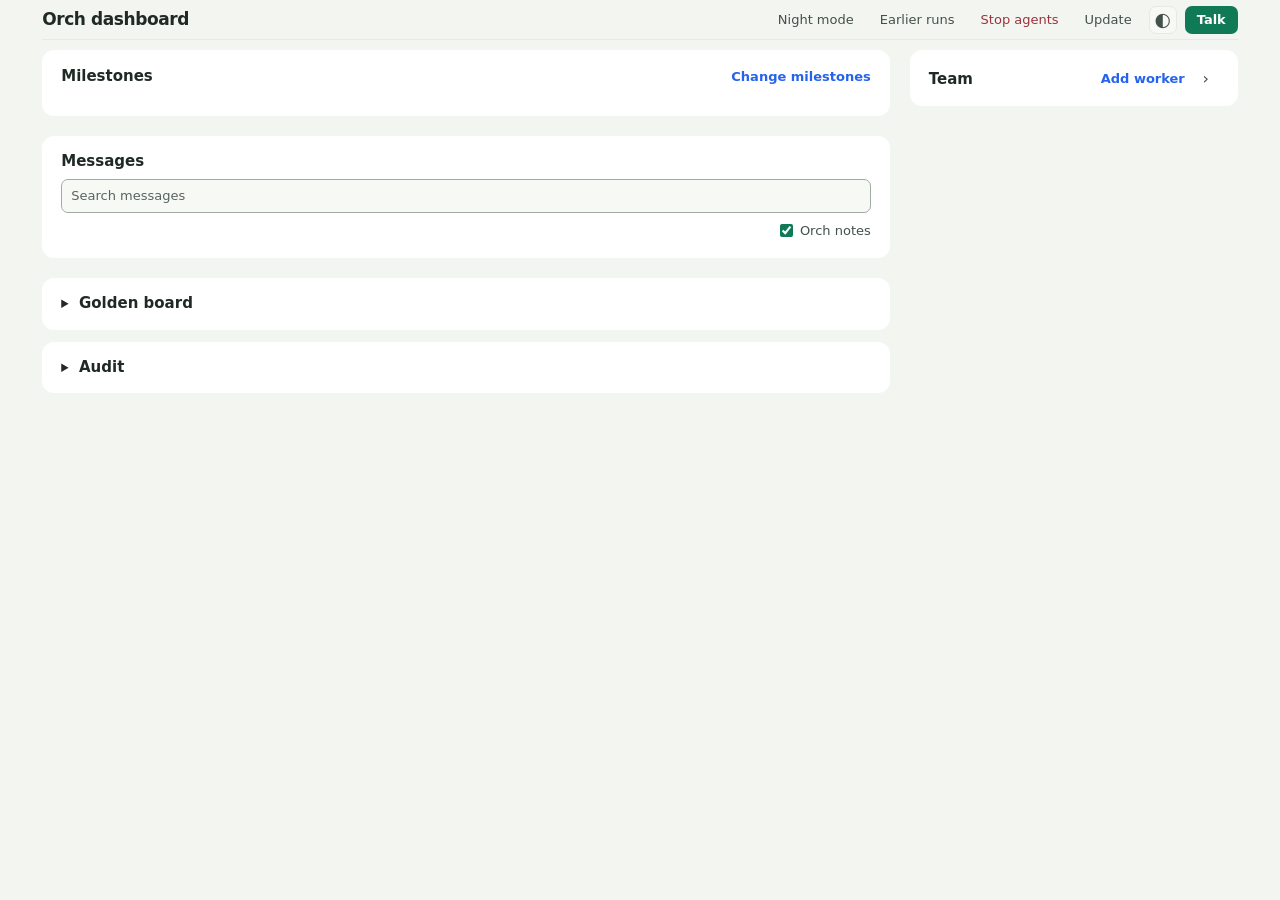
==== commit a56769fc: "Stream agent turns in the dashboard and clarify critic delegation" ====
--- a/orch/runtime/page/index.html
+++ b/orch/runtime/page/index.html
@@ -68,8 +68,8 @@
  </div>
 </div>
 
-<dialog id="dlg"><h3 id="dlg-h"></h3><div id="dlg-b"></div><div class="acts" id="dlg-a"></div></dialog>
-<dialog id="dlg2"><h3 id="dlg-h2"></h3><div id="dlg-b2"></div><div class="acts" id="dlg-a2"></div></dialog>
+<dialog id="dlg" aria-labelledby="dlg-h"><h3 id="dlg-h"></h3><div id="dlg-b"></div><div class="acts" id="dlg-a"></div></dialog>
+<dialog id="dlg2" aria-labelledby="dlg-h2"><h3 id="dlg-h2"></h3><div id="dlg-b2"></div><div class="acts" id="dlg-a2"></div></dialog>
 <div id="toast" role="status" aria-live="polite"></div>
 <script src="logic.js"></script>
 <script src="app.js"></script>
--- a/orch/runtime/page/style.css
+++ b/orch/runtime/page/style.css
@@ -106,12 +106,7 @@
 .more-list { margin: 7px 0; }
 .icon, summary.icon { width: 32px; height: 32px; display: grid; place-items: center; padding: 0; color: var(--ink2); background: var(--surface); border: 1px solid var(--line); border-radius: 7px; font-size: 19px; line-height: 1; cursor: pointer; }
 summary.icon::-webkit-details-marker { display: none; }
-summary.icon:hover, .menu[open] > summary.icon { border-color: var(--edge); background: var(--code); }
-.menu { position: relative; }
-.menu-items { position: absolute; z-index: 8; right: 0; top: calc(100% + 4px); width: max-content; max-width: min(230px, calc(100vw - 35px)); padding: 5px; background: var(--panel); border: 1px solid var(--line); border-radius: 9px; box-shadow: var(--shadow); }
-.menu-items button, .menu-items button.link { display: block; width: 100%; text-align: left; border-color: transparent; padding: 6px 9px; }
-.menu-items button:hover { background: var(--surface); }
-.menu-items #stopbtn { margin-top: 4px; border-top: 1px solid var(--line); }
+summary.icon:hover { border-color: var(--edge); background: var(--code); }
 
 textarea, input[type="text"], input[type="search"], select { color: var(--ink); background: var(--surface); border: 1px solid var(--edge); border-radius: 7px; padding: 6px 9px; min-width: 0; width: 100%; }
 textarea { resize: vertical; }
@@ -166,20 +161,39 @@
 
 .team-card { position: sticky; top: 16px; padding-bottom: 8px; }
 .team-card .section-head { margin-bottom: 6px; gap: 8px; }
-.team { display: flex; flex-direction: column; gap: 2px; }
-.agent { margin: 0 -8px; border-radius: 9px; border: 1px solid transparent; }
-.agent[open] { background: var(--surface); border-color: var(--line); margin-block: 6px; box-shadow: inset 3px 0 0 var(--blue); }
-.agent-sum { display: flex; align-items: center; gap: 8px; min-height: 36px; padding: 6px 8px; border-radius: 8px; cursor: pointer; list-style: none; }
-.agent-sum::-webkit-details-marker { display: none; }
-.agent-sum:hover { background: var(--surface); }
+.team { display: flex; flex-direction: column; gap: 8px; }
+.agent { display: grid; grid-template-columns: minmax(0, 1fr) auto; align-items: center; gap: 0 8px; margin: 0 -8px; padding: 3px 8px; border: 1px solid var(--line); border-radius: 9px; }
+.agent:hover, .agent:focus-within { background: var(--surface); }
+.agent-sum { display: flex; align-items: center; gap: 7px; min-height: 30px; min-width: 0; grid-column: 1; grid-row: 1; border: 0; padding: 0 2px; background: transparent; text-align: start; }
+.agent-sum:hover { background: transparent; }
+.agent-fold-mark { flex: none; width: 6px; height: 6px; margin-right: 2px; border: solid var(--mute); border-width: 0 1px 1px 0; transform: translateX(-1px) rotate(-45deg); }
+.agent-sum[aria-expanded="true"] .agent-fold-mark { transform: translateY(-2px) rotate(45deg); }
+.agent-details-button { grid-column: 2; grid-row: 1; width: 28px; height: 28px; background: transparent; border-color: transparent; }
+.agent-details-button:hover { background: var(--panel); border-color: var(--line); }
+.agent:has(.agent-job-preview) .agent-details-button { grid-row: 2; }
+.agent-job-preview { grid-column: 1; grid-row: 2; display: flex; gap: 6px; align-items: baseline; min-width: 0; font-size: 12px; color: var(--mute); }
+.agent-job-preview .label { flex: none; }
+.job-preview { min-width: 0; overflow: hidden; white-space: nowrap; color: var(--ink2); }
+.agent-body { grid-column: 1 / -1; grid-row: 3; padding: 6px 2px 7px; }
+.agent-body, .agent-job-preview { padding-inline-start: 16px; }
+.agent:where(:has(.agent-sum[aria-expanded="true"])) { background: var(--surface); box-shadow: inset 3px 0 0 var(--blue); }
+.agent.status-row-writing { background: var(--accent-wash); border-color: var(--accent); box-shadow: inset 3px 0 0 var(--accent); }
+.rail-agent:has(.status-writing) { color: var(--accent); background: var(--accent-wash); box-shadow: inset 0 0 0 2px var(--accent); }
+.inline-assignment, .assignment { display: flex; align-items: baseline; gap: 6px; }
+.assignment-tag { flex: none; padding: 0 3px; border-radius: 3px; background: var(--code); color: var(--ink2); font-size: 11px; }
+.assignment-preview { min-width: 0; overflow: hidden; white-space: nowrap; }
 .agent-name { font-weight: 650; white-space: nowrap; }
 .agent-role { font-size: 11px; color: var(--mute); }
 .agent-state { margin-left: auto; color: var(--mute); font-size: 12px; white-space: nowrap; }
+.agent-state .agent-last-active { color: var(--mute); font-size: 11px; font-variant-numeric: tabular-nums; }
+.agent-state .agent-last-active::before { content: " · "; }
 .status-row-writing .agent-state { color: var(--accent); }
-.status-row-waiting_job .agent-state { color: var(--warn); }
+.agent:has(.job-running) { background: var(--warn-bg); border-color: var(--warn); box-shadow: inset 3px 0 0 var(--warn); }
+.rail-agent:has(.job-running) { color: var(--warn); background: var(--warn-bg); box-shadow: inset 0 0 0 2px var(--warn); }
+.dot.job-running { background: var(--warn); }
+.agent:has(.job-running) .agent-state { color: var(--warn); }
 .status-row-failed .agent-state { color: var(--danger); }
 .agent-count { min-width: 18px; height: 18px; padding: 0 5px; border-radius: 9px; background: var(--warn-bg); color: var(--warn); font-size: 11px; font-weight: 700; display: grid; place-items: center; }
-.agent-body { padding: 0 8px 9px 16px; }
 .agent-meta { display: flex; align-items: center; flex-wrap: wrap; gap: 4px 7px; color: var(--mute); font-size: 12px; }
 .agent-when { white-space: nowrap; }
 .model-name { color: var(--ink2); font-weight: 610; }
@@ -187,47 +201,45 @@
 .agent-line .label { color: var(--mute); margin-right: 6px; }
 .agent-line.danger-text { color: var(--danger); }
 .agent-line.tags { color: var(--warn); }
-.assignment, .live-preview { overflow: hidden; text-overflow: ellipsis; white-space: nowrap; }
-.live-preview { color: var(--mute); font-style: italic; }
-.live-preview:empty { display: none; }
+.assignment { margin-block: 12px; }
+.assignment > .md { min-width: 0; }
 .agent-actions { display: flex; align-items: center; flex-wrap: wrap; gap: 4px 9px; margin-top: 9px; padding-top: 7px; border-top: 1px solid var(--line); }
 .agent-actions button.link { font-size: 12px; text-decoration: none; }
 .agent-actions button.link:hover { text-decoration: underline; }
 .link.danger-link { color: var(--danger); }
 button.link.term::before { content: ">_"; font: 600 10px ui-monospace, Menlo, monospace; margin-right: 4px; padding: 0 3px; border-radius: 3px; background: var(--ink); color: var(--panel); vertical-align: 1px; }
 .agent-actions > * { flex: none; white-space: nowrap; }
-.agent-actions > details.menu { margin-left: auto; }
-.agent-actions .icon { width: 22px; height: 22px; font-size: 16px; background: transparent; }
-.activity-body { margin-top: 6px; }
-.livelog { background: var(--surface); padding: 7px; border-radius: 6px; font: 12px/1.5 ui-monospace, Menlo, monospace; color: var(--ink2); max-height: 200px; overflow: auto; white-space: pre-wrap; }
 
 .ms { list-style: none; display: flex; gap: 10px; overflow-x: auto; padding: 2px; margin: -2px; }
-.mscard { flex: 1 0 min(200px, 75%); min-width: 0; position: relative; background: var(--panel); border: 1px solid var(--line); border-radius: 10px; padding: 11px 13px 10px; border-top: 3px solid var(--edge); }
+.mscard { flex: 1 0 min(200px, 75%); min-width: 0; position: relative; background: var(--panel); border: 1px solid var(--line); border-radius: 9px; padding: 7px 11px 7px; border-top: 3px solid var(--edge); }
 .mscard.ms-done { border-top-color: var(--accent); }
 .mscard.ms-current { border-top-color: var(--blue); background: var(--blue-wash); }
 .mscard { cursor: pointer; }
 .mscard:hover { border-color: var(--edge); }
 .mscard.picked { box-shadow: 0 0 0 1px var(--edge); }
-.ms-top { display: flex; align-items: center; gap: 7px; margin-bottom: 4px; }
-.ms-num { width: 20px; height: 20px; display: grid; place-items: center; flex: none; border-radius: 50%; font-size: 11px; font-weight: 700; background: var(--line); color: var(--ink2); }
+.ms-top { display: flex; align-items: center; gap: 7px; margin-bottom: 2px; }
+button.link.ms-reopen { font-size: 11.5px; font-weight: 500; text-decoration: none; }
+button.link.ms-reopen:hover { text-decoration: underline; }
+.ms-num { width: 18px; height: 18px; display: grid; place-items: center; flex: none; border-radius: 50%; font-size: 11px; font-weight: 700; background: var(--line); color: var(--ink2); }
 .ms-done .ms-num { background: var(--accent); color: var(--solid-ink); }
 .ms-current .ms-num { background: var(--blue); color: light-dark(#fff, #10203d); }
 .ms-status { font-size: 11px; font-weight: 650; letter-spacing: .04em; text-transform: uppercase; color: var(--mute); }
 .ms-current .ms-status { color: var(--blue); }
 .ms-done .ms-status { color: var(--accent); }
-.ms-score { margin-left: auto; font-size: 11px; font-weight: 700; padding: 1px 7px; border-radius: 9px; background: var(--accent-wash); color: var(--accent); font-variant-numeric: tabular-nums; }
-.mscard .t { font-size: 14px; margin: 2px 0 6px; font-weight: 650; line-height: 1.35; }
+.ms-score { font-size: 11px; font-weight: 700; padding: 1px 7px; border-radius: 9px; background: var(--accent-wash); color: var(--accent); font-variant-numeric: tabular-nums; }
+.mscard .t { font-size: 13.5px; margin: 0 0 3px; font-weight: 650; line-height: 1.3; }
 .milestone-actions { display: flex; align-items: baseline; flex-wrap: wrap; gap: 3px 12px; margin-top: 4px; }
 .milestone-actions:empty { display: none; }
 .ms-sub { font-size: 11px; font-weight: 650; letter-spacing: .04em; text-transform: uppercase; color: var(--mute); margin-top: 6px; }
 .ms-details ul { padding-inline-start: 18px; margin: 3px 0; }
-.bar { height: 5px; background: light-dark(#d6e2fb, #2e3c58); border-radius: 9px; overflow: hidden; margin-bottom: 3px; }
+.bar { height: 4px; background: light-dark(#d6e2fb, #2e3c58); border-radius: 9px; overflow: hidden; margin: 4px 0 2px; }
 .bar > i { height: 100%; display: block; background: var(--blue); border-radius: 9px; }
-.ck-box { margin-top: 10px; padding-top: 9px; border-top: 1px solid var(--line); }
-.ck-box + .ck-box { margin-top: 0; }
+.ck-box { margin: 0; padding: 4px 0; border-top: 1px solid var(--line); }
+.ms + .ck-box { margin-top: 10px; }
+.ck-box:last-child { padding-bottom: 0; }
 .ck-body { padding: 4px 0 2px 17px; font-size: 13px; color: var(--ink2); }
 .ck-body ul { padding-inline-start: 18px; margin: 3px 0; }
-.ck-head { display: flex; align-items: baseline; gap: 10px; flex-wrap: wrap; cursor: pointer; list-style: none; }
+.ck-head { display: flex; align-items: baseline; gap: 10px; flex-wrap: wrap; cursor: pointer; list-style: none; line-height: 22px; }
 .ck-head::-webkit-details-marker { display: none; }
 .ck-head::before { content: "▸"; color: var(--mute); width: 10px; }
 .ck-box[open] > .ck-head::before { content: "▾"; }
@@ -290,6 +302,9 @@
 .row-model { flex: 0 1 116px; min-width: 0; overflow: hidden; text-overflow: ellipsis; color: var(--level); font-size: 11px; }
 .pv { flex: 1 1 100px; min-width: 0; overflow: hidden; text-overflow: ellipsis; }
 .fb { margin: 2px 0 8px 6px; padding: 4px 8px 6px 12px; border-left: 2px solid var(--line); }
+.writing-tools { max-height: 10em; overflow-y: auto; margin-bottom: 6px; }
+.writing-tool-line { color: var(--mute); font: 11px/1.55 ui-monospace, Menlo, monospace; overflow: hidden; white-space: nowrap; text-overflow: ellipsis; }
+.writing-tool-line > span { margin-inline-end: 6px; font: 600 11px system-ui, sans-serif; color: var(--ink2); }
 .detail-hint { font-size: 11.5px; color: var(--mute); margin: 6px 0 0; }
 .message-fold { margin-top: 3px; }
 .message-fold > summary.link { font-size: 11.5px; font-weight: 450; color: var(--mute); text-decoration: none; list-style: none; }
@@ -316,6 +331,10 @@
 dialog { border: 1px solid var(--line); border-radius: 12px; padding: 15px; width: min(520px, calc(100vw - 26px)); background: var(--panel); color: var(--ink); box-shadow: var(--shadow); }
 dialog::backdrop { background: #141b1765; }
 dialog h3 { font-size: 16px; margin-bottom: 9px; }
+dialog:has(.agent-detail) { width: min(840px, calc(100vw - 26px)); max-height: calc(100dvh - 26px); }
+.job-detail { margin-block: 12px; }
+.job-detail h4 { font-size: 13px; margin: 0; }
+.job-detail pre { max-height: 55vh; }
 dialog .acts { justify-content: flex-end; margin-top: 12px; }
 .field { margin: 8px 0; }
 .field > label { display: block; color: var(--ink2); margin-bottom: 3px; }
@@ -348,12 +367,12 @@
   .msg .by { display: none; }
   .msg .st-slot { flex-basis: auto; }
   .resources, .side2 { grid-template-columns: minmax(0, 1fr); }
-  #talk { padding: 0; }
-  #talk .win { height: 100%; border-radius: 0; }
+  #talk { padding: 12px; }
+  #talk .win { height: 100%; }
 }
 @media (pointer: coarse) {
   button, .btn, select, input[type="search"], label.chk, .notes-switch, summary.link,
-  .icon, summary.icon, .agent-actions .icon, .agent-sum { min-height: 44px; }
+  .icon, summary.icon, .agent-sum { min-height: 44px; }
   button, .icon, summary.icon { min-width: 44px; }
   .msg > summary, .resources summary { min-height: 44px; }
 }
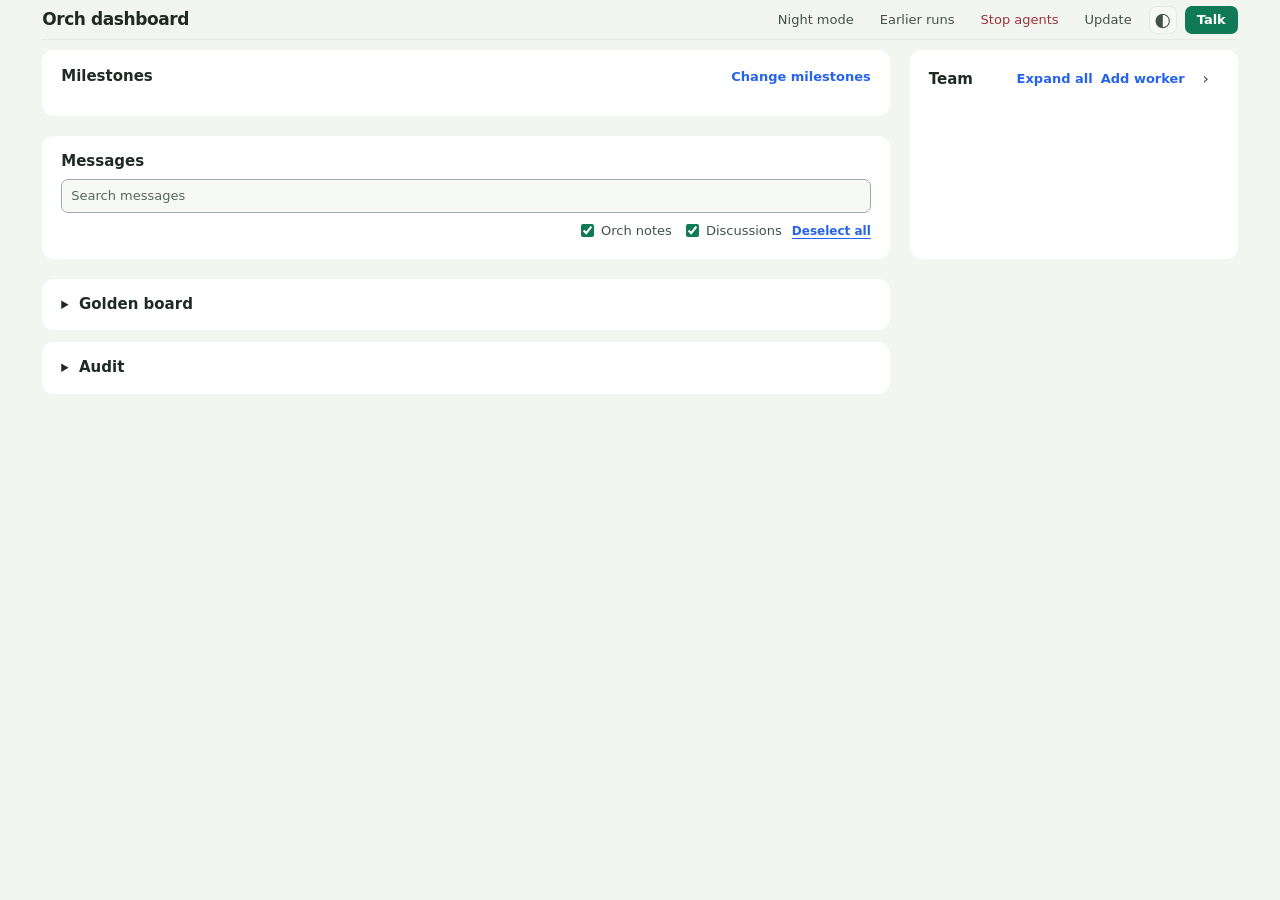
==== commit 3a86439e: "Improve dashboard messaging, worker management, and OpenCode recovery" ====
--- a/orch/runtime/page/index.html
+++ b/orch/runtime/page/index.html
@@ -32,7 +32,7 @@
      <div id="progress"></div>
     </section>
     <aside class="card team-card" aria-labelledby="team-h">
-     <div class="section-head"><h2 id="team-h">Team</h2><span class="grow"></span><button class="link" type="button" id="addworker">Add worker</button>
+     <div class="section-head"><h2 id="team-h">Team</h2><span class="grow"></span><button class="link" type="button" id="teamcards" aria-controls="team">Expand all</button><button class="link" type="button" id="addworker">Add worker</button>
       <button class="icon fold" type="button" id="teamfold" aria-controls="team" aria-expanded="true">›</button></div>
      <div id="team" class="team"></div>
     </aside>
@@ -41,7 +41,11 @@
      <div id="message-filters">
       <div class="mfilter"><input type="search" id="msearch" placeholder="Search messages" aria-label="Search messages"></div>
       <div class="message-options"><div id="who" class="levels" role="group" aria-label="Show the lines of these agents"></div>
-       <label class="notes-switch" title="Show Orch's housekeeping messages, including silence checks, reminders, and notices"><input type="checkbox" id="orch-notes" checked> Orch notes</label></div>
+       <div class="message-switches">
+        <label class="notes-switch" title="Show Orch's housekeeping messages, including silence checks, reminders, and notices"><input type="checkbox" id="orch-notes" checked> Orch notes</label>
+        <label class="notes-switch" title="Show discussion messages and drafts"><input type="checkbox" id="show-discussions" checked> Discussions</label>
+        <button type="button" id="message-types-all" class="link filter-all" aria-controls="orch-notes show-discussions" title="Toggle both message options">Deselect all</button>
+       </div></div>
      </div>
      <div id="messages"></div>
      <div class="page-controls" id="message-pages" hidden>
@@ -63,8 +67,9 @@
    <span class="grow"></span><span id="talkacts" class="acts"></span><button type="button" class="sm" id="talkclose" aria-label="Close">Close</button></div>
   <div id="talkinfo"></div>
   <div id="talklog" tabindex="0" aria-live="polite"></div>
-  <div class="row"><textarea id="talkin" rows="2" placeholder="Write here. Enter sends, Shift+Enter adds a line." aria-label="Your message"></textarea></div>
-  <div class="row talk-send-row"><button type="button" class="pri" id="talksend">Send</button></div>
+  <div class="row talk-compose"><textarea id="talkin" rows="2" placeholder="Write here. Enter sends, Shift+Enter adds a line." aria-label="Your message"></textarea>
+   <span id="talkresize" role="separator" tabindex="0" aria-orientation="horizontal" aria-controls="talkin" aria-label="Resize message box" aria-valuenow="0" title="Drag up to enlarge, or use the arrow keys"></span></div>
+  <div class="row talk-send-row"><small id="talkstatus" role="status"></small><button type="button" class="pri" id="talksend">Send</button></div>
  </div>
 </div>
 
--- a/orch/runtime/page/style.css
+++ b/orch/runtime/page/style.css
@@ -67,7 +67,7 @@
 .progress-card { grid-area: 1 / 1; }
 .timeline { grid-area: 2 / 1; }
 .resources { grid-area: 3 / 1; }
-.team-card { grid-area: 1 / 2 / span 3; }
+.team-card { grid-area: 1 / 2 / span 2; }
 .workspace.team-folded { grid-template-columns: minmax(0, 1fr) 52px; }
 .team-folded .team-card { padding: 10px 6px; }
 .team-folded .team-card .section-head { justify-content: center; margin-bottom: 6px; }
@@ -159,10 +159,12 @@
 .md tbody tr:last-child td { border-bottom: 0; }
 .md code { font: 12px ui-monospace, Menlo, monospace; background: var(--code); border-radius: 3px; padding: 0 3px; }
 
-.team-card { position: sticky; top: 16px; padding-bottom: 8px; }
+.team-card { padding-bottom: 8px; }
 .team-card .section-head { margin-bottom: 6px; gap: 8px; }
-.team { display: flex; flex-direction: column; gap: 8px; }
-.agent { display: grid; grid-template-columns: minmax(0, 1fr) auto; align-items: center; gap: 0 8px; margin: 0 -8px; padding: 3px 8px; border: 1px solid var(--line); border-radius: 9px; }
+.team { display: flex; flex-direction: column; gap: 8px; overflow-y: auto; padding: 3px; }
+.team > * { flex-shrink: 0; }
+.team-folded .team { padding-inline: 0; }
+.agent { display: grid; grid-template-columns: minmax(0, 1fr) auto; align-items: center; gap: 0 8px; padding: 3px 8px; border: 1px solid var(--line); border-radius: 9px; }
 .agent:hover, .agent:focus-within { background: var(--surface); }
 .agent-sum { display: flex; align-items: center; gap: 7px; min-height: 30px; min-width: 0; grid-column: 1; grid-row: 1; border: 0; padding: 0 2px; background: transparent; text-align: start; }
 .agent-sum:hover { background: transparent; }
@@ -257,8 +259,10 @@
 .mfilter input { flex: 1 1 150px; width: auto; }
 .mfilter select { width: auto; max-width: 100%; }
 .message-options, .levels { display: flex; align-items: center; flex-wrap: wrap; gap: 5px; }
-.message-options { justify-content: space-between; margin: 8px 0 9px; }
-.notes-switch { display: inline-flex; align-items: center; gap: 4px; color: var(--ink2); margin-left: 3px; cursor: pointer; }
+.message-options { margin: 8px 0 9px; }
+.message-switches { display: flex; align-items: center; justify-content: flex-end; flex-wrap: wrap; gap: 4px 10px; margin-inline-start: auto; }
+.filter-all { font-size: 12px; white-space: nowrap; }
+.notes-switch { display: inline-flex; align-items: center; gap: 4px; color: var(--ink2); white-space: nowrap; cursor: pointer; }
 .level-you { --level: var(--you); }
 .level-critic { --level: var(--critic); }
 .level-workers { --level: var(--workers); }
@@ -288,6 +292,10 @@
 .msg.notice-row .pv { color: var(--accent); font-weight: 620; }
 .msg.housekeeping .pv { color: var(--mute); }
 .msg.touser .pv { color: var(--ink); }
+.orch-added { display: flex; align-items: baseline; gap: 6px; color: var(--mute); }
+.orch-added > .md { min-width: 0; }
+.orch-badge { flex: none; font-size: 10px; font-weight: 600; border-radius: 4px; padding: 1px 4px; color: var(--mute); background: var(--code); }
+.pv .orch-badge { margin-inline-end: 4px; }
 .tm, .sz { flex: none; color: var(--mute); font: 11px ui-monospace, Menlo, monospace; }
 .tm { min-width: 40px; }
 .sz { text-align: right; }
@@ -315,10 +323,14 @@
 .fold-body { padding: 4px 0 5px 12px; font-size: 12px; }
 .empty { color: var(--mute); margin: 4px 0; padding: 5px 0; }
 
-#talk { position: fixed; inset: 0; z-index: 25; display: grid; place-items: center; padding: 15px; background: #141b1765; }
-#talk .win { display: flex; flex-direction: column; width: min(850px, 100%); height: min(86vh, 880px); min-height: 0; background: var(--page); border-radius: 12px; padding: 14px; box-shadow: var(--shadow); }
+#talk { position: fixed; inset: 0; z-index: 25; display: grid; grid-template: minmax(0, 1fr) / minmax(0, 1fr); place-items: center; padding: 15px; background: #141b1765; }
+#talk .win { display: flex; flex-direction: column; min-width: 0; width: min(850px, 100%); height: min(86vh, 880px); max-height: 100%; min-height: 0; background: var(--page); border-radius: 12px; padding: 14px; box-shadow: var(--shadow); }
 .talk-top { display: flex; align-items: center; flex-wrap: wrap; gap: 8px; margin-bottom: 8px; }
 #talklog { flex: 1; min-height: 0; overflow-y: auto; padding: 2px 4px; }
+.talk-compose { position: relative; flex: none; }
+#talkin { resize: none; padding-right: 25px; min-height: 44px; max-height: 48vh; }
+#talkresize { position: absolute; top: 1px; right: 1px; width: 23px; height: 23px; cursor: ns-resize; touch-action: none; user-select: none; }
+#talkresize::after { content: ""; position: absolute; top: 4px; right: 4px; width: 11px; height: 11px; background: repeating-linear-gradient(45deg, transparent 0 2px, var(--mute) 2px 3px); clip-path: polygon(0 0,100% 0,100% 100%); }
 .talk-send-row { justify-content: flex-end; }
 .cm { margin: 8px 0; max-width: 92%; }
 .cm.me { margin-left: auto; }
@@ -335,6 +347,13 @@
 .job-detail { margin-block: 12px; }
 .job-detail h4 { font-size: 13px; margin: 0; }
 .job-detail pre { max-height: 55vh; }
+.worker-batches { max-height: 55vh; overflow-y: auto; margin-bottom: 8px; }
+.worker-batch { display: grid; grid-template-columns: minmax(0, 1fr) 5em; gap: 6px 12px; align-items: end; padding: 8px 0; }
+.worker-batch + .worker-batch { border-top: 1px solid var(--line); }
+.batch-field { display: grid; gap: 3px; color: var(--ink2); }
+.batch-field[hidden] { display: none; }
+.batch-field > * { width: 100%; min-width: 0; }
+.worker-batch button { grid-column: 2; }
 dialog .acts { justify-content: flex-end; margin-top: 12px; }
 .field { margin: 8px 0; }
 .field > label { display: block; color: var(--ink2); margin-bottom: 3px; }
@@ -343,12 +362,18 @@
 .opt .grow { min-width: 0; overflow-wrap: anywhere; }
 .model-source { display: block; }
 
+/* Let Milestones and Messages set the desktop height, regardless of worker count. */
+@media (min-width: 880.01px) {
+  .team-card { align-self: stretch; contain: size; display: flex; flex-direction: column; }
+  .team-card .section-head { flex: none; }
+  .team { flex: 1; min-height: 0; }
+}
 @media (max-width: 880px) {
   .workspace, .workspace.team-folded { grid-template-columns: minmax(0, 1fr); }
   .team-folded .team { flex-direction: row; flex-wrap: wrap; }
   .team-folded .team-card .section-head { justify-content: space-between; }
   .workspace > * { grid-area: auto; }
-  .team-card { position: static; }
+  .team { max-height: 45dvh; }
 }
 @media (max-width: 600px) {
   .wrap { padding: 0 12px 30px; }
